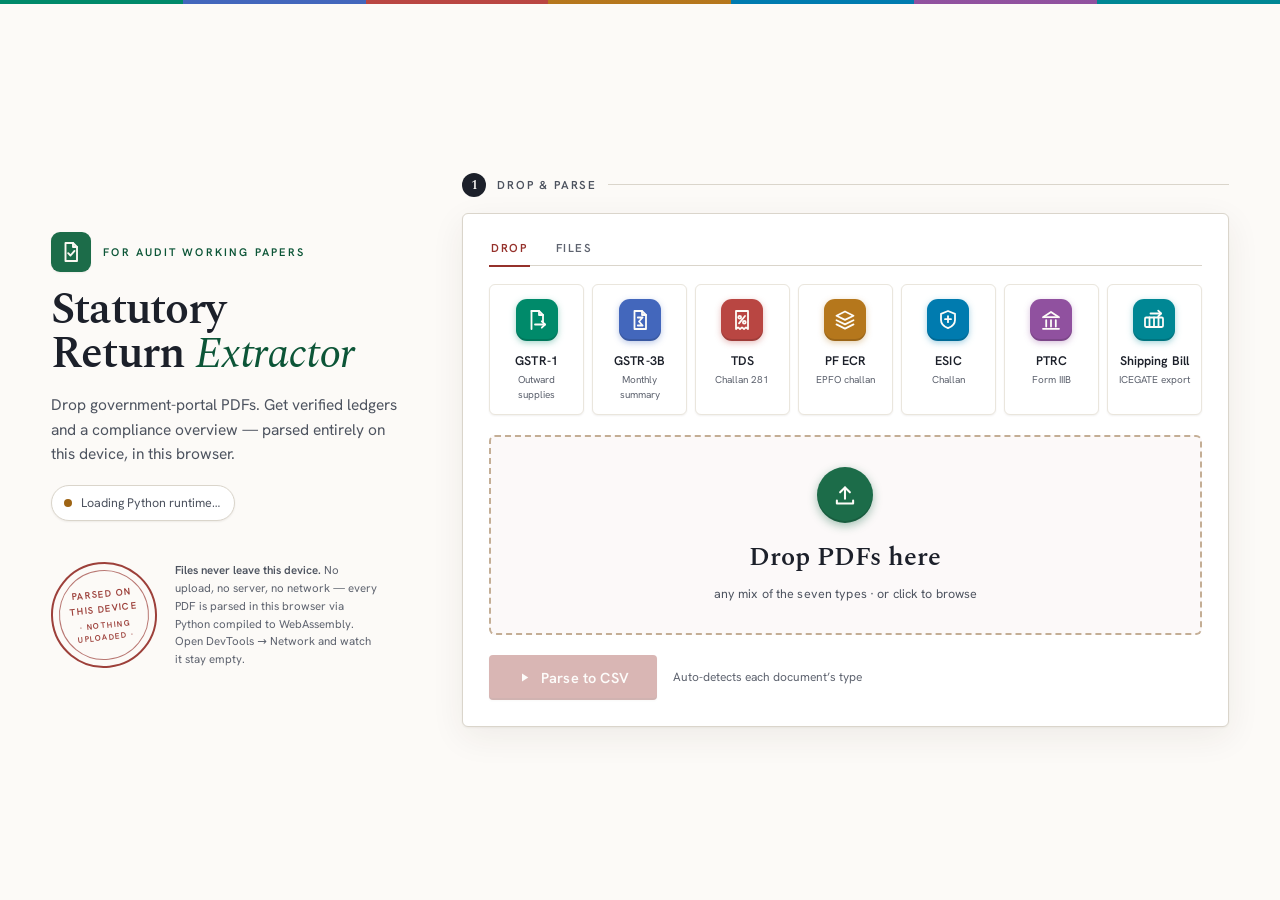
==== gstr_web/index.html @ 561dd41a "Tab the file list out of the main flow; put downloads first with a stamped zip - Workspace card gets" ====
<!DOCTYPE html>
<html lang="en">
<head>
<meta charset="UTF-8">
<meta name="viewport" content="width=device-width, initial-scale=1.0">
<title>Statutory Return Extractor</title>
<meta name="description" content="Parse GSTR-1, GSTR-3B, TDS, PF, ESIC, PTRC and ICEGATE Shipping Bill PDFs into clean, verified CSV ledgers, entirely in your browser.">
<link rel="stylesheet" href="themes/prime.css">
</head>
<body>

<!-- ===== Icon sprite: one duotone glyph per document type + UI glyphs ===== -->
<svg class="sprite" aria-hidden="true" width="0" height="0" style="position:absolute">
  <defs>
    <!-- brand mark: ledger page, verified -->
    <symbol id="i-logo" viewBox="0 0 24 24">
      <path d="M6.5 3h7.5l4 4v14h-11.5z"/>
      <path d="M14 3v4h4"/>
      <path d="M9.2 13.2l2.3 2.3 4-4.6"/>
    </symbol>
    <!-- GSTR-1: outward supplies -->
    <symbol id="i-gstr1" viewBox="0 0 24 24">
      <path d="M6.5 3h7.5l4 4v6.5"/>
      <path d="M14 3v4h4"/>
      <path d="M6.5 21V3"/>
      <path d="M10 16.5h10"/>
      <path d="M16.8 13.3l3.2 3.2-3.2 3.2"/>
    </symbol>
    <!-- GSTR-3B: summary (sigma) -->
    <symbol id="i-gstr3b" viewBox="0 0 24 24">
      <path d="M6.5 3h7.5l4 4v14h-11.5z"/>
      <path d="M14 3v4h4"/>
      <path d="M9.8 9.5h4.8l-3.6 4 3.6 4H9.8"/>
    </symbol>
    <!-- TDS: challan receipt, percent -->
    <symbol id="i-tds" viewBox="0 0 24 24">
      <path d="M6 3h12v18l-2-1.6-2 1.6-2-1.6-2 1.6-2-1.6-2 1.6z"/>
      <circle cx="9.7" cy="9.2" r="1.4"/>
      <circle cx="14.3" cy="14.2" r="1.4"/>
      <path d="M15 8l-6 7.4"/>
    </symbol>
    <!-- PF: accumulation layers -->
    <symbol id="i-pf" viewBox="0 0 24 24">
      <path d="M12 3.5l8.5 4.2L12 11.9 3.5 7.7z"/>
      <path d="M3.5 12.2l8.5 4.2 8.5-4.2"/>
      <path d="M3.5 16.4l8.5 4.2 8.5-4.2"/>
    </symbol>
    <!-- ESIC: care shield -->
    <symbol id="i-esic" viewBox="0 0 24 24">
      <path d="M12 3l7 2.8v6.1c0 4-2.9 6.6-7 8.3-4.1-1.7-7-4.3-7-8.3V5.8z"/>
      <path d="M12 8.2v6"/>
      <path d="M9 11.2h6"/>
    </symbol>
    <!-- PTRC: municipal treasury -->
    <symbol id="i-ptrc" viewBox="0 0 24 24">
      <path d="M4 9.2L12 4l8 5.2"/>
      <path d="M5.5 9.2h13"/>
      <path d="M7.2 12.2v6.3M12 12.2v6.3M16.8 12.2v6.3"/>
      <path d="M4 20.8h16"/>
    </symbol>
    <!-- Shipping Bill: export container -->
    <symbol id="i-sb" viewBox="0 0 24 24">
      <rect x="3" y="9.5" width="18" height="9.5" rx="1.2"/>
      <path d="M7.5 9.5V19M12 9.5V19M16.5 9.5V19"/>
      <path d="M8.5 5.5H19"/>
      <path d="M16.2 2.7L19 5.5l-2.8 2.8"/>
    </symbol>
    <!-- UI glyphs -->
    <symbol id="i-upload" viewBox="0 0 24 24">
      <path d="M12 15.5V5"/>
      <path d="M7.5 9.5L12 5l4.5 4.5"/>
      <path d="M4.5 17v2.8h15V17"/>
    </symbol>
    <symbol id="i-download" viewBox="0 0 24 24">
      <path d="M12 5v10.5"/>
      <path d="M7.5 11l4.5 4.5L16.5 11"/>
      <path d="M4.5 17v2.8h15V17"/>
    </symbol>
    <symbol id="i-csv" viewBox="0 0 24 24">
      <path d="M6.5 3h7.5l4 4v14h-11.5z"/>
      <path d="M14 3v4h4"/>
      <path d="M9.3 12h5.4M9.3 15.3h5.4M9.3 18.6h3"/>
    </symbol>
    <symbol id="i-play" viewBox="0 0 24 24">
      <path d="M8 5.5v13l10-6.5z"/>
    </symbol>
  </defs>
</svg>

<div class="edge" aria-hidden="true"></div>

<div class="wrap">

  <!-- ===== Hero: brand rail + workspace, sized to one screen ===== -->
  <div class="hero">

  <header class="mast">
    <div class="brand">
      <span class="mark"><svg viewBox="0 0 24 24"><use href="#i-logo"/></svg></span>
      <div class="eyebrow">For audit working papers</div>
    </div>
    <h1 class="title">Statutory Return <em>Extractor</em></h1>
    <p class="lede">Drop government-portal PDFs. Get verified ledgers and a compliance
    overview — parsed entirely on this device, in this browser.</p>
    <div class="statusbar">
      <span class="dot busy" id="dot"></span>
      <span id="statusText">Loading engine…</span>
    </div>
    <div class="rail-foot">
      <div class="stamp" aria-label="Guarantee: files never leave this device">
        <span class="stamp-in">Parsed on<br>this device<br><b>· nothing uploaded ·</b></span>
      </div>
      <p class="pledge"><b>Files never leave this device.</b> No upload, no server,
      no network — every PDF is parsed in this browser via Python compiled to
      WebAssembly. Open DevTools → Network and watch it stay empty.</p>
    </div>
  </header>

  <!-- ===== 01 Documents ===== -->
  <section class="sec sec-main" data-sec="documents">
    <div class="sec-head"><span class="sec-no">1</span><span class="sec-kicker">Drop &amp; parse</span></div>
    <div class="card drop-card">

      <div class="tabs" role="tablist" aria-label="Workspace">
        <button type="button" class="tab" id="tabDrop" role="tab" aria-selected="true" aria-controls="paneDrop">Drop</button>
        <button type="button" class="tab" id="tabFiles" role="tab" aria-selected="false" aria-controls="paneFiles" tabindex="-1">Files<span class="tab-n" id="tabFilesN"></span></button>
      </div>

      <div class="pane active" id="paneDrop" role="tabpanel" aria-labelledby="tabDrop">

      <ul class="types" aria-label="Document types handled">
        <li class="type t-gstr1"><span class="tplate"><svg viewBox="0 0 24 24"><use href="#i-gstr1"/></svg></span><b>GSTR-1</b><i>Outward supplies</i></li>
        <li class="type t-gstr3b"><span class="tplate"><svg viewBox="0 0 24 24"><use href="#i-gstr3b"/></svg></span><b>GSTR-3B</b><i>Monthly summary</i></li>
        <li class="type t-tds"><span class="tplate"><svg viewBox="0 0 24 24"><use href="#i-tds"/></svg></span><b>TDS</b><i>Challan 281</i></li>
        <li class="type t-pf"><span class="tplate"><svg viewBox="0 0 24 24"><use href="#i-pf"/></svg></span><b>PF ECR</b><i>EPFO challan</i></li>
        <li class="type t-esic"><span class="tplate"><svg viewBox="0 0 24 24"><use href="#i-esic"/></svg></span><b>ESIC</b><i>Challan</i></li>
        <li class="type t-ptrc"><span class="tplate"><svg viewBox="0 0 24 24"><use href="#i-ptrc"/></svg></span><b>PTRC</b><i>Form IIIB</i></li>
        <li class="type t-sb"><span class="tplate"><svg viewBox="0 0 24 24"><use href="#i-sb"/></svg></span><b>Shipping Bill</b><i>ICEGATE export</i></li>
      </ul>

      <div id="drop" class="drop" role="button" tabindex="0" aria-label="Drop PDFs here or press Enter to browse">
        <span class="drop-ic"><svg viewBox="0 0 24 24"><use href="#i-upload"/></svg></span>
        <div class="drop-big">Drop PDFs here</div>
        <div class="drop-small">any mix of the seven types · or click to browse</div>
        <input type="file" id="picker" accept="application/pdf" multiple hidden>
      </div>

      <div class="run-row">
        <button class="btn" id="run" disabled>
          <svg viewBox="0 0 24 24" aria-hidden="true"><use href="#i-play"/></svg>
          Parse to CSV
        </button>
        <span class="run-hint">Auto-detects each document’s type</span>
      </div>
      <div id="log" class="log"></div>

      </div><!-- /paneDrop -->

      <div class="pane" id="paneFiles" role="tabpanel" aria-labelledby="tabFiles" hidden>
        <div id="filesBar" class="files-bar"></div>
        <div id="fileChips" class="fchips"></div>
        <div id="files" class="files"></div>
        <p class="files-empty" id="filesEmpty">No documents yet — add PDFs from the Drop tab.</p>
      </div>

    </div>
  </section>

  </div><!-- /hero -->

  <!-- ===== 02 Download (results) ===== -->
  <section class="sec" data-sec="ledgers" id="resultsPanel" style="display:none">
    <div class="sec-head"><span class="sec-no">2</span><span class="sec-kicker">Download</span></div>
    <div class="card results-card"><div id="results" class="results"></div></div>
  </section>

  <!-- ===== 03 Overview (dashboard) ===== -->
  <section class="sec" data-sec="overview" id="dashPanel" style="display:none">
    <div class="sec-head"><span class="sec-no">3</span><span class="sec-kicker">Overview</span></div>
    <div class="card">
      <div id="kpis" class="kpis"></div>
      <div id="dashTable" class="tbl-wrap"></div>
    </div>
  </section>

  <!-- ===== 04 Records ===== -->
  <section class="sec" data-sec="records" id="recPanel" style="display:none">
    <div class="sec-head">
      <span class="sec-no">4</span><span class="sec-kicker">Records</span>
      <span class="count" id="recCount" aria-live="polite"></span>
      <label class="flagtoggle"><input type="checkbox" id="flaggedOnly"> Flagged only</label>
    </div>
    <div class="card">
      <div id="badFiles"></div>
      <div id="recTable" class="tbl-wrap tall"></div>
    </div>
  </section>

</div>

<script src="./pyodide/pyodide.js"></script>
<script src="app.js"></script>
</body>
</html>
---- gstr_web/themes/prime.css ----
/* ============================================================
   REGISTRY — the visual language of Indian statutory paper,
   modernised. Warm ledger stock, blue-black ink, register
   green, and the seal-maroon of a rubber stamp. One duotone
   glyph per document type. Spectral (financial serif) for
   display, Hanken Grotesk for data.
   ============================================================ */

@font-face { font-family:'Spectral'; src:url('../fonts/Spectral-400-normal-latin.woff2') format('woff2'); font-weight:400; font-style:normal; font-display:swap; }
@font-face { font-family:'Spectral'; src:url('../fonts/Spectral-500-normal-latin.woff2') format('woff2'); font-weight:500; font-style:normal; font-display:swap; }
@font-face { font-family:'Spectral'; src:url('../fonts/Spectral-600-normal-latin.woff2') format('woff2'); font-weight:600; font-style:normal; font-display:swap; }
@font-face { font-family:'Spectral'; src:url('../fonts/Spectral-700-normal-latin.woff2') format('woff2'); font-weight:700; font-style:normal; font-display:swap; }
@font-face { font-family:'Spectral'; src:url('../fonts/Spectral-400-italic-latin.woff2') format('woff2'); font-weight:400; font-style:italic; font-display:swap; }
@font-face { font-family:'Spectral'; src:url('../fonts/Spectral-300-italic-latin.woff2') format('woff2'); font-weight:300; font-style:italic; font-display:swap; }
@font-face { font-family:'Hanken Grotesk'; src:url('../fonts/HankenGrotesk-400-normal-latin.woff2') format('woff2'); font-weight:400; font-style:normal; font-display:swap; }
@font-face { font-family:'Hanken Grotesk'; src:url('../fonts/HankenGrotesk-500-normal-latin.woff2') format('woff2'); font-weight:500; font-style:normal; font-display:swap; }
@font-face { font-family:'Hanken Grotesk'; src:url('../fonts/HankenGrotesk-600-normal-latin.woff2') format('woff2'); font-weight:600; font-style:normal; font-display:swap; }

:root {
  /* clean sheet with the faintest warm cast */
  --bg:        oklch(0.986 0.005 90);
  --bg-deep:   oklch(0.970 0.008 88);
  --panel:     oklch(1 0 0);                     /* pure white card */
  --panel-2:   oklch(0.972 0.007 88);            /* zebra / hover */
  --sink:      oklch(0.978 0.006 90);            /* inset wells */
  /* ink ramp — warm blue-black, like fountain-pen ink on cream */
  --ink:       oklch(0.245 0.020 265);
  --ink-soft:  oklch(0.44 0.022 265);
  --ink-faint: oklch(0.50 0.020 265);
  /* register green: approvals, ok, the brand's quiet base */
  --green:     oklch(0.475 0.095 160);
  --green-2:   oklch(0.40 0.085 160);
  /* seal maroon: the stamp, the primary action */
  --seal:      oklch(0.46 0.135 27);
  --seal-2:    oklch(0.39 0.125 27);
  /* status */
  --ok:        var(--green);
  --amber:     oklch(0.555 0.115 68);
  --red:       oklch(0.505 0.155 26);
  /* document-type hues — deep (text/strokes) + saturated (filled plates) */
  --t-gstr1:   oklch(0.46 0.095 170);  --s-gstr1:  oklch(0.56 0.115 170);
  --t-gstr3b:  oklch(0.46 0.100 265);  --s-gstr3b: oklch(0.53 0.140 265);
  --t-tds:     oklch(0.47 0.115 25);   --s-tds:    oklch(0.55 0.150 25);
  --t-pf:      oklch(0.50 0.100 70);   --s-pf:     oklch(0.62 0.125 70);
  --t-esic:    oklch(0.47 0.100 235);  --s-esic:   oklch(0.55 0.125 235);
  --t-ptrc:    oklch(0.46 0.100 320);  --s-ptrc:   oklch(0.54 0.135 320);
  --t-sb:      oklch(0.46 0.095 205);  --s-sb:     oklch(0.56 0.115 205);
  /* structure */
  --rule:      oklch(0.875 0.015 85);
  --rule-soft: oklch(0.925 0.012 85);
  --shadow:    0 1px 2px oklch(0.30 0.03 80 / .05), 0 10px 34px oklch(0.30 0.03 80 / .07);
  --shadow-sm: 0 1px 2px oklch(0.30 0.03 80 / .07);
  --radius:    6px;
  --radius-sm: 4px;
  --maxw:      1380px;
  --ease:      cubic-bezier(.22,.61,.36,1);
  --font-display:'Spectral', Georgia, serif;
  --font-body:  'Hanken Grotesk', system-ui, -apple-system, sans-serif;
}

* { box-sizing: border-box; }
html { -webkit-text-size-adjust: 100%; }
body {
  margin: 0;
  background: var(--bg);
  color: var(--ink);
  font-family: var(--font-body);
  font-size: 14px;
  line-height: 1.55;
  -webkit-font-smoothing: antialiased;
  text-rendering: optimizeLegibility;
}

/* file-folder edge: the seven type hues, always present, top of page */
.edge {
  position: fixed; inset: 0 0 auto 0; height: 4px; z-index: 10;
  background: linear-gradient(90deg,
    var(--s-gstr1) 0 14.28%, var(--s-gstr3b) 0 28.57%, var(--s-tds) 0 42.85%,
    var(--s-pf) 0 57.14%, var(--s-esic) 0 71.42%, var(--s-ptrc) 0 85.71%, var(--s-sb) 0 100%);
}

.wrap { max-width: var(--maxw); margin: 0 auto; padding: 0 clamp(20px, 4vw, 56px); }
/* bottom breathing room only once the post-run sections exist */
#recPanel { margin-bottom: 40px; }

/* ---- Hero: brand rail + workspace, exactly one screen on desktop ---- */
.hero {
  display: grid;
  grid-template-columns: minmax(320px, 30%) 1fr;
  gap: clamp(28px, 4.5vw, 72px);
  align-items: center;
  min-height: 100vh;
  min-height: 100dvh;
  padding: 20px 0;
}

/* ---- Masthead / brand rail ---- */
.mast { display: flex; flex-direction: column; align-items: flex-start; }
.brand { display: flex; align-items: center; gap: 12px; margin-bottom: 16px; }
.mark {
  width: 40px; height: 40px; flex: none; display: grid; place-items: center;
  background: var(--green); border-radius: 9px; box-shadow: var(--shadow-sm);
}
.mark svg { width: 24px; height: 24px; fill: none; stroke: oklch(0.98 0.01 90); stroke-width: 1.9; stroke-linecap: round; stroke-linejoin: round; }
.eyebrow {
  font-size: 11px; font-weight: 600; letter-spacing: .2em; text-transform: uppercase;
  color: var(--green-2);
}
.title {
  font-family: var(--font-display); font-weight: 600; font-size: clamp(34px, 3.4vw, 52px);
  line-height: 1.02; letter-spacing: -.02em; margin: 0; color: var(--ink); text-wrap: balance;
}
.title em { font-style: italic; font-weight: 400; color: var(--green-2); }
.lede {
  max-width: 42ch; margin: 16px 0 0; font-size: 15.5px; line-height: 1.6;
  color: var(--ink-soft); text-wrap: pretty;
}
.statusbar {
  display: inline-flex; align-items: center; gap: 9px; margin-top: 18px;
  font-size: 12.5px; color: var(--ink-soft);
  padding: 7px 14px 7px 12px; background: var(--panel); border: 1px solid var(--rule);
  border-radius: 100px; box-shadow: var(--shadow-sm);
}
.dot { width: 8px; height: 8px; border-radius: 50%; background: var(--ink-faint); flex: none; }
.dot.busy { background: var(--amber); animation: pulse 1.4s var(--ease) infinite; }
.dot.ok  { background: var(--ok); }
.dot.err { background: var(--red); }
@keyframes pulse { 0%,100%{ opacity:1 } 50%{ opacity:.35 } }

/* rail foot: stamp + pledge, the offline promise */
.rail-foot {
  display: flex; align-items: center; gap: 18px; margin-top: clamp(24px, 4.5vh, 56px);
}
.stamp {
  position: relative; flex: none; width: 106px; height: 106px; border-radius: 50%;
  border: 2.5px double var(--seal); color: var(--seal);
  display: grid; place-items: center; text-align: center;
  transform: rotate(-6deg);
  animation: thump .5s var(--ease) both .3s;
  opacity: .92;
}
.stamp::before {
  content: ""; position: absolute; inset: 6px; border: 1px solid var(--seal);
  border-radius: 50%; opacity: .7;
}
.stamp-in {
  font-size: 9.5px; font-weight: 600; letter-spacing: .13em; text-transform: uppercase;
  line-height: 1.5; padding: 8px;
}
.stamp-in b { display: block; margin-top: 3px; font-size: 8px; letter-spacing: .16em; }
@keyframes thump {
  from { transform: rotate(-6deg) scale(1.35); opacity: 0; }
  to   { transform: rotate(-6deg) scale(1);    opacity: .92; }
}
.pledge { margin: 0; font-size: 11.5px; line-height: 1.55; color: var(--ink-faint); max-width: 34ch; }
.pledge b { color: var(--ink-soft); font-weight: 600; }

/* ---- Sections ---- */
.sec { margin-top: 34px; }
.sec-main { margin-top: 0; align-self: stretch; display: flex; flex-direction: column; justify-content: center; }
.sec-head { display: flex; align-items: center; gap: 11px; margin-bottom: 16px; }
.sec-no {
  width: 24px; height: 24px; flex: none; display: grid; place-items: center;
  background: var(--ink); color: var(--bg); border-radius: 50%;
  font-family: var(--font-display); font-size: 13px; font-weight: 600;
}
.sec-kicker {
  font-size: 11.5px; font-weight: 600; letter-spacing: .16em;
  text-transform: uppercase; color: var(--ink-soft);
}
.sec-head::after { content: ""; flex: 1; height: 1px; background: var(--rule); }

/* ---- Card ---- */
.card {
  background: var(--panel); border: 1px solid var(--rule); border-radius: var(--radius);
  padding: 26px; box-shadow: var(--shadow);
}
.drop-card { display: flex; flex-direction: column; }

/* ---- Workspace tabs: Drop | Files ---- */
.tabs { display: flex; gap: 24px; margin: -6px 0 18px; border-bottom: 1.5px solid var(--rule); }
.tab {
  appearance: none; background: none; border: none; cursor: pointer;
  padding: 6px 2px 10px; margin-bottom: -1.5px;
  font-family: var(--font-body); font-size: 11.5px; font-weight: 600; letter-spacing: .14em;
  text-transform: uppercase; color: var(--ink-faint);
  border-bottom: 2px solid transparent;
  transition: color .15s var(--ease), border-color .15s var(--ease);
}
.tab:hover { color: var(--ink-soft); }
.tab[aria-selected="true"] { color: var(--seal); border-bottom-color: var(--seal); }
.tab:focus-visible { outline: 2px solid var(--green); outline-offset: 2px; }
.tab-n {
  display: inline-block; margin-left: 7px; padding: 1px 8px; border-radius: 100px;
  font-size: 10px; font-variant-numeric: tabular-nums; letter-spacing: .02em;
  color: var(--seal); background: color-mix(in oklch, var(--seal) 10%, var(--panel));
  border: 1px solid color-mix(in oklch, var(--seal) 28%, var(--panel));
}
.tab-n:empty { display: none; }
.tab-n.tick { animation: tick .35s var(--ease); }
@keyframes tick { 40% { transform: scale(1.22); } }
.pane { display: none; }
.pane.active { display: flex; flex-direction: column; flex: 1; }

/* ---- Document-type tile grid: the identity ---- */
.types {
  display: grid; grid-template-columns: repeat(7, 1fr); gap: 8px;
  list-style: none; margin: 0 0 20px; padding: 0;
}
.type {
  --t: var(--ink); --s: var(--ink);
  display: flex; flex-direction: column; align-items: center; text-align: center; gap: 1px;
  padding: 14px 8px 11px; border-radius: var(--radius);
  background: var(--panel);
  border: 1px solid var(--rule-soft);
  box-shadow: var(--shadow-sm);
  transition: transform .16s var(--ease), box-shadow .16s var(--ease), border-color .16s var(--ease);
  animation: rise .45s var(--ease) both;
}
.type:hover { transform: translateY(-2px); box-shadow: var(--shadow); border-color: color-mix(in oklch, var(--s) 35%, var(--panel)); }
.type:nth-child(1) { animation-delay: .03s } .type:nth-child(2) { animation-delay: .06s }
.type:nth-child(3) { animation-delay: .09s } .type:nth-child(4) { animation-delay: .12s }
.type:nth-child(5) { animation-delay: .15s } .type:nth-child(6) { animation-delay: .18s }
.type:nth-child(7) { animation-delay: .21s }
/* filled icon plate — the saturated identity block */
.tplate {
  width: 42px; height: 42px; margin-bottom: 9px; flex: none;
  display: grid; place-items: center; border-radius: 11px;
  background: var(--s);
  box-shadow: inset 0 -2px 0 oklch(0 0 0 / .14), 0 2px 6px color-mix(in oklch, var(--s) 35%, transparent);
}
.tplate svg {
  width: 24px; height: 24px;
  fill: none; stroke: oklch(0.99 0.005 90); stroke-width: 1.8; stroke-linecap: round; stroke-linejoin: round;
}
.type b { font-size: 12.5px; font-weight: 600; color: var(--ink); letter-spacing: .01em; }
.type i { font-style: normal; font-size: 10px; color: var(--ink-faint); }
.t-gstr1  { --t: var(--t-gstr1); --s: var(--s-gstr1) }
.t-gstr3b { --t: var(--t-gstr3b); --s: var(--s-gstr3b) }
.t-tds    { --t: var(--t-tds); --s: var(--s-tds) }
.t-pf     { --t: var(--t-pf); --s: var(--s-pf) }
.t-esic   { --t: var(--t-esic); --s: var(--s-esic) }
.t-ptrc   { --t: var(--t-ptrc); --s: var(--s-ptrc) }
.t-sb     { --t: var(--t-sb); --s: var(--s-sb) }
@media (max-width: 880px) {
  .types { display: flex; flex-wrap: wrap; }
  .type { flex-direction: row; text-align: left; padding: 8px 14px 8px 8px; gap: 9px; }
  .tplate { width: 32px; height: 32px; margin: 0; border-radius: 8px; }
  .tplate svg { width: 18px; height: 18px; }
  .type i { display: none; }
}

/* ---- Drop zone: the hero ---- */
.drop {
  position: relative; flex: 1; min-height: 200px;
  display: flex; flex-direction: column; align-items: center; justify-content: center;
  border: 2px dashed color-mix(in oklch, var(--green) 45%, var(--panel));
  border-radius: var(--radius);
  background: color-mix(in oklch, var(--green) 3%, var(--panel));
  padding: 30px 24px; text-align: center; cursor: pointer;
  transition: border-color .18s var(--ease), background .18s var(--ease), transform .18s var(--ease);
}
.drop:hover, .drop.over { border-color: var(--green); background: color-mix(in oklch, var(--green) 7%, var(--panel)); }
.drop.over { transform: scale(1.004); }
.drop:focus-visible { outline: 2px solid var(--green); outline-offset: 3px; }
.drop-ic {
  width: 56px; height: 56px; margin: 0 auto 14px; display: grid; place-items: center;
  background: var(--green); border-radius: 50%;
  box-shadow: inset 0 -2px 0 oklch(0 0 0 / .15), 0 3px 10px color-mix(in oklch, var(--green) 40%, transparent);
  transition: transform .18s var(--ease);
}
.drop:hover .drop-ic, .drop.over .drop-ic { transform: translateY(-2px); }
.drop-ic svg { width: 26px; height: 26px; fill: none; stroke: oklch(0.99 0.005 90); stroke-width: 1.9; stroke-linecap: round; stroke-linejoin: round; }
.drop-big { font-family: var(--font-display); font-size: 26px; font-weight: 600; color: var(--ink); }
.drop-small { margin-top: 7px; font-size: 12.5px; color: var(--ink-soft); letter-spacing: .01em; }
/* once files are picked the ceremony is over: collapse to a slim strip */
.has-files .drop {
  flex: none; min-height: 0; flex-direction: row; justify-content: flex-start;
  gap: 14px; padding: 13px 18px; text-align: left;
}
.has-files .drop-ic { width: 36px; height: 36px; margin: 0; }
.has-files .drop-ic svg { width: 18px; height: 18px; }
.has-files .drop-big { font-family: var(--font-body); font-size: 14px; font-weight: 600; }
.has-files .drop-small { margin: 0 0 0 auto; }

/* ---- Picked files (Files tab) ---- */
.files-bar {
  display: flex; justify-content: space-between; align-items: baseline; gap: 12px;
  margin-top: 2px;
}
.files-bar:empty { display: none; }
/* aggregate per-type chips: "58 TDS · 4 review" at a glance */
.fchips { display: flex; flex-wrap: wrap; gap: 6px; margin-top: 12px; }
.fchips:empty { display: none; }
.fchip {
  display: inline-flex; align-items: center; gap: 5px;
  font-size: 10.5px; font-weight: 600; letter-spacing: .05em; text-transform: uppercase;
  padding: 3px 10px; border-radius: 100px;
  color: var(--t, var(--ink-soft));
  background: color-mix(in oklch, var(--s, var(--ink-faint)) 10%, var(--panel));
  border: 1px solid color-mix(in oklch, var(--s, var(--ink-faint)) 30%, var(--panel));
  font-variant-numeric: tabular-nums;
}
.fchip.review { --t: var(--amber); --s: var(--amber); }
.fchip.err    { --t: var(--red);   --s: var(--red); }
.files-empty { margin: 22px 0; font-size: 13px; color: var(--ink-faint); text-align: center; }
.files-empty.hide { display: none; }
.files-n { font-size: 12px; color: var(--ink-faint); font-variant-numeric: tabular-nums; }
.clear-all {
  appearance: none; background: none; border: none; padding: 0; cursor: pointer;
  font-family: var(--font-body); font-size: 11px; font-weight: 600; letter-spacing: .06em;
  text-transform: uppercase; color: var(--ink-soft); text-decoration: underline;
  text-underline-offset: 3px; text-decoration-color: var(--rule);
}
.clear-all:hover { color: var(--red); text-decoration-color: currentColor; }
.clear-all:focus-visible { outline: 2px solid var(--green); outline-offset: 2px; }
.files {
  display: flex; flex-direction: column; gap: 1px; margin-top: 12px;
  max-height: 300px; overflow-y: auto; overscroll-behavior: contain;
  padding-right: 2px;
}
.files:empty { display: none; }
.f {
  display: flex; align-items: center; gap: 12px;
  padding: 8px 12px; background: var(--panel-2); border: 1px solid var(--rule-soft);
  border-radius: var(--radius-sm); font-size: 13px;
}
.f .nm { flex: 1; overflow: hidden; text-overflow: ellipsis; white-space: nowrap; }
.f .sz { color: var(--ink-faint); font-variant-numeric: tabular-nums; flex: none; }
.f .rm {
  appearance: none; flex: none; cursor: pointer; background: none; border: none;
  width: 22px; height: 22px; line-height: 1; border-radius: var(--radius-sm);
  color: var(--ink-faint); font-size: 15px; padding: 0;
  transition: color .15s var(--ease), background .15s var(--ease);
}
.f .rm:hover { color: var(--red); background: var(--sink); }
.f .rm:focus-visible { outline: 2px solid var(--green); outline-offset: 1px; }
/* detected-type badge: glyph in its hue, filled after a run */
.ftag {
  flex: none; display: inline-flex; align-items: center; gap: 6px;
  font-size: 10px; font-weight: 600; letter-spacing: .07em; text-transform: uppercase;
  padding: 3px 9px 3px 5px; border-radius: 100px;
  color: var(--t, var(--ink-faint));
  background: color-mix(in oklch, var(--s, var(--ink-faint)) 10%, var(--panel));
  border: 1px solid color-mix(in oklch, var(--s, var(--ink-faint)) 32%, var(--panel));
}
.ftag svg { width: 13px; height: 13px; fill: none; stroke: var(--s, var(--ink-faint)); stroke-width: 2; stroke-linecap: round; stroke-linejoin: round; }
.ftag.err { --t: var(--red); --s: var(--red); }

/* ---- Run row + log ---- */
.run-row { display: flex; align-items: center; gap: 16px; margin-top: 20px; }
.btn {
  appearance: none; cursor: pointer; border: none;
  display: inline-flex; align-items: center; gap: 9px;
  background: var(--seal); color: oklch(0.98 0.008 85);
  font-family: var(--font-body); font-weight: 600;
  font-size: 14.5px; letter-spacing: .01em; padding: 13px 28px; border-radius: var(--radius-sm);
  box-shadow: var(--shadow-sm), inset 0 -2px 0 oklch(0 0 0 / .18);
  transition: transform .15s var(--ease), background .18s var(--ease), box-shadow .18s var(--ease);
}
.btn svg { width: 15px; height: 15px; fill: currentColor; stroke: none; }
.btn:hover:not(:disabled) { background: var(--seal-2); transform: translateY(-1px); box-shadow: var(--shadow), inset 0 -2px 0 oklch(0 0 0 / .18); }
.btn:active:not(:disabled) { transform: translateY(0); }
.btn:focus-visible { outline: 2px solid var(--seal); outline-offset: 3px; }
.btn:disabled { opacity: .35; cursor: not-allowed; }
.run-hint { font-size: 12px; color: var(--ink-faint); }
.log {
  display: none; font-family: ui-monospace, 'Cascadia Code', Menlo, monospace; font-size: 12px;
  line-height: 1.7; color: var(--ink-soft); background: var(--sink); border: 1px solid var(--rule-soft);
  border-radius: var(--radius-sm); padding: 12px 14px; margin-top: 14px;
  max-height: 132px; overflow: auto; white-space: pre-wrap;
}
.log.show { display: block; }

/* ---- KPI row ---- */
.kpis {
  display: grid; grid-template-columns: repeat(auto-fit, minmax(120px, 1fr)); gap: 1px;
  background: var(--rule); border: 1px solid var(--rule); border-radius: var(--radius-sm);
  overflow: hidden; margin-bottom: 24px;
}
.kpi { background: var(--panel); padding: 20px 18px; }
.kpi-v { font-family: var(--font-display); font-size: 34px; font-weight: 600; line-height: 1; letter-spacing: -.02em; font-variant-numeric: tabular-nums; }
.kpi-l { margin-top: 10px; font-size: 10.5px; font-weight: 600; letter-spacing: .12em; text-transform: uppercase; color: var(--ink-faint); }
.kpi.ok .kpi-v { color: var(--ok); }
.kpi.review .kpi-v { color: var(--amber); }
.kpi.error .kpi-v { color: var(--red); }
.kpi.clickable { cursor: pointer; transition: background .15s var(--ease); }
.kpi.clickable:hover { background: var(--panel-2); }
.kpi.clickable:focus-visible { outline: 2px solid var(--green); outline-offset: -2px; }

/* ---- Tables ---- */
.tbl-wrap { overflow-x: auto; }
.tbl-wrap.tall { max-height: 62vh; overflow-y: auto; }
.tbl-wrap.tall thead th { position: sticky; top: 0; background: var(--panel); z-index: 1; }
.tbl { width: 100%; border-collapse: collapse; font-size: 13px; }
.tbl th {
  text-align: left; font-size: 10.5px; font-weight: 600; letter-spacing: .1em; text-transform: uppercase;
  color: var(--ink-faint); padding: 10px 12px; border-bottom: 1.5px solid var(--ink); white-space: nowrap;
}
.tbl td { padding: 10px 12px; border-bottom: 1px solid var(--rule-soft); white-space: nowrap; color: var(--ink); }
.tbl tbody tr:last-child td { border-bottom: none; }
.tbl tbody tr:hover { background: var(--panel-2); }
.tbl td.num { text-align: right; font-variant-numeric: tabular-nums; }
.tbl td.rev { color: var(--amber); font-weight: 600; }
.tbl td.err { color: var(--red); font-weight: 600; }
.tbl .flags { color: var(--ink-soft); font-size: 12px; white-space: normal; }
.tbl .ell { max-width: 180px; overflow: hidden; text-overflow: ellipsis; }
.tbl .src { color: var(--ink-faint); }
.tbl .ref { max-width: 130px; font-variant-numeric: tabular-nums; color: var(--ink-soft); }
/* mini type glyph inside Return cells */
.tcell { display: inline-flex; align-items: center; gap: 7px; }
.tcell svg { width: 15px; height: 15px; flex: none; fill: none; stroke: var(--s, var(--ink-soft)); stroke-width: 1.9; stroke-linecap: round; stroke-linejoin: round; }

/* ---- Status pills ---- */
.pill {
  display: inline-block; padding: 2px 9px; font-size: 10.5px; font-weight: 600; letter-spacing: .04em;
  border-radius: 100px; border: 1px solid currentColor; color: var(--ink-faint);
}
.pill.ok     { color: var(--ok);    background: color-mix(in oklch, var(--ok) 9%, var(--panel)); }
.pill.review { color: var(--amber); background: color-mix(in oklch, var(--amber) 12%, var(--panel)); }
.pill.error  { color: var(--red);   background: color-mix(in oklch, var(--red) 9%, var(--panel)); }

/* ---- Records count ---- */
.count { font-size: 11.5px; color: var(--ink-faint); font-variant-numeric: tabular-nums; white-space: nowrap; }

/* ---- Unreadable files ---- */
#badFiles:not(:empty) { margin-bottom: 18px; }
.bad-head {
  font-size: 10.5px; font-weight: 600; letter-spacing: .1em; text-transform: uppercase;
  color: var(--ink-faint); padding-bottom: 8px; border-bottom: 1.5px solid var(--rule);
}
.bad {
  display: flex; align-items: baseline; gap: 12px; padding: 9px 0;
  border-bottom: 1px solid var(--rule-soft); font-size: 12.5px;
}
.bad .pill { flex: none; }
.bad-nm { flex: none; max-width: 220px; overflow: hidden; text-overflow: ellipsis; white-space: nowrap; }
.bad-why { color: var(--ink-soft); }

/* ---- Flagged-only toggle ---- */
.flagtoggle {
  margin-left: auto; display: inline-flex; align-items: center; gap: 7px; cursor: pointer;
  font-size: 11px; font-weight: 600; letter-spacing: .04em; text-transform: uppercase; color: var(--ink-soft);
  user-select: none;
}
.flagtoggle input { accent-color: var(--green); cursor: pointer; }

/* ---- Downloads ---- */
.results-card { padding: 0; }
.results { display: none; flex-direction: column; }
.results.show { display: flex; }
.dl {
  display: flex; align-items: center; gap: 16px;
  padding: 16px 22px; border-bottom: 1px solid var(--rule-soft);
}
.dl:last-child { border-bottom: none; }
.dl-ic {
  width: 38px; height: 38px; flex: none; display: grid; place-items: center;
  background: var(--sink); border: 1px solid var(--rule-soft); border-radius: var(--radius-sm);
}
.dl-ic svg { width: 20px; height: 20px; fill: none; stroke: var(--green-2); stroke-width: 1.7; stroke-linecap: round; stroke-linejoin: round; }
.dl .n { flex: 1; font-family: var(--font-display); font-size: 16px; font-weight: 500; color: var(--ink); }
.dl .n .s { display: block; margin-top: 3px; font-family: var(--font-body); font-size: 11.5px; font-weight: 400; color: var(--ink-faint); letter-spacing: 0; }
.dl a {
  flex: none; text-decoration: none; font-size: 12.5px; font-weight: 600; color: var(--green-2);
  border: 1px solid var(--rule); border-radius: var(--radius-sm); padding: 8px 16px;
  transition: border-color .16s var(--ease), color .16s var(--ease), background .16s var(--ease);
}
.dl a:hover { border-color: var(--green); color: var(--green); background: var(--panel-2); }
.dl a:focus-visible { outline: 2px solid var(--green); outline-offset: 2px; }
/* everything-in-one-zip row sits on top, visually primary */
.dl-all { background: color-mix(in oklch, var(--green) 5%, var(--panel)); border-bottom: 1px solid var(--rule); }
.dl-all .dl-ic { background: var(--green); border-color: var(--green); }
.dl-all .dl-ic svg { stroke: oklch(0.99 0.005 90); }
.dl-all .btn {
  padding: 10px 20px; font-size: 13px;
  color: oklch(0.98 0.008 85); border: none;
}
.dl-all .btn:hover { color: oklch(0.98 0.008 85); border-color: transparent; background: var(--seal-2); }
.dl-all .btn svg { fill: none; stroke: currentColor; stroke-width: 1.9; stroke-linecap: round; stroke-linejoin: round; }

/* ---- Reveal on state change ---- */
#dashPanel, #recPanel, #resultsPanel { animation: rise .4s var(--ease) both; }
@keyframes rise { from { opacity: 0; transform: translateY(8px); } to { opacity: 1; transform: none; } }

/* ---- Responsive ---- */
@media (max-width: 1020px) {
  .hero { grid-template-columns: 1fr; min-height: 0; gap: 26px; padding-top: 30px; }
  .mast { align-items: flex-start; }
  .lede { max-width: 60ch; }
  .rail-foot { margin-top: 18px; }
  .sec-main { justify-content: flex-start; }
  .drop { min-height: 170px; }
}
@media (max-width: 560px) {
  .card { padding: 18px; }
  .has-files .drop { flex-wrap: wrap; }
  .has-files .drop-small { margin: 0; flex-basis: 100%; }
  .dl-all { flex-wrap: wrap; }
  .run-row { flex-direction: column; align-items: stretch; }
  .btn { justify-content: center; }
  .rail-foot { gap: 14px; }
  .stamp { width: 92px; height: 92px; }
}
/* short laptop screens: shave vertical chrome so the hero still fits */
@media (min-width: 1021px) and (max-height: 820px) {
  .title { font-size: clamp(30px, 3vw, 42px); }
  .lede { margin-top: 12px; font-size: 14.5px; }
  .rail-foot { margin-top: 20px; }
  .stamp { width: 92px; height: 92px; }
  .type { padding: 10px 8px 8px; }
  .tplate { width: 36px; height: 36px; margin-bottom: 7px; }
  .tplate svg { width: 20px; height: 20px; }
  .drop { min-height: 150px; }
  .drop-ic { width: 46px; height: 46px; margin-bottom: 10px; }
  .drop-big { font-size: 22px; }
  .hero { padding: 14px 0; }
  .files { max-height: 200px; }
}
@media (prefers-reduced-motion: reduce) {
  * { animation: none !important; transition: none !important; }
  .stamp { opacity: .92; }
}
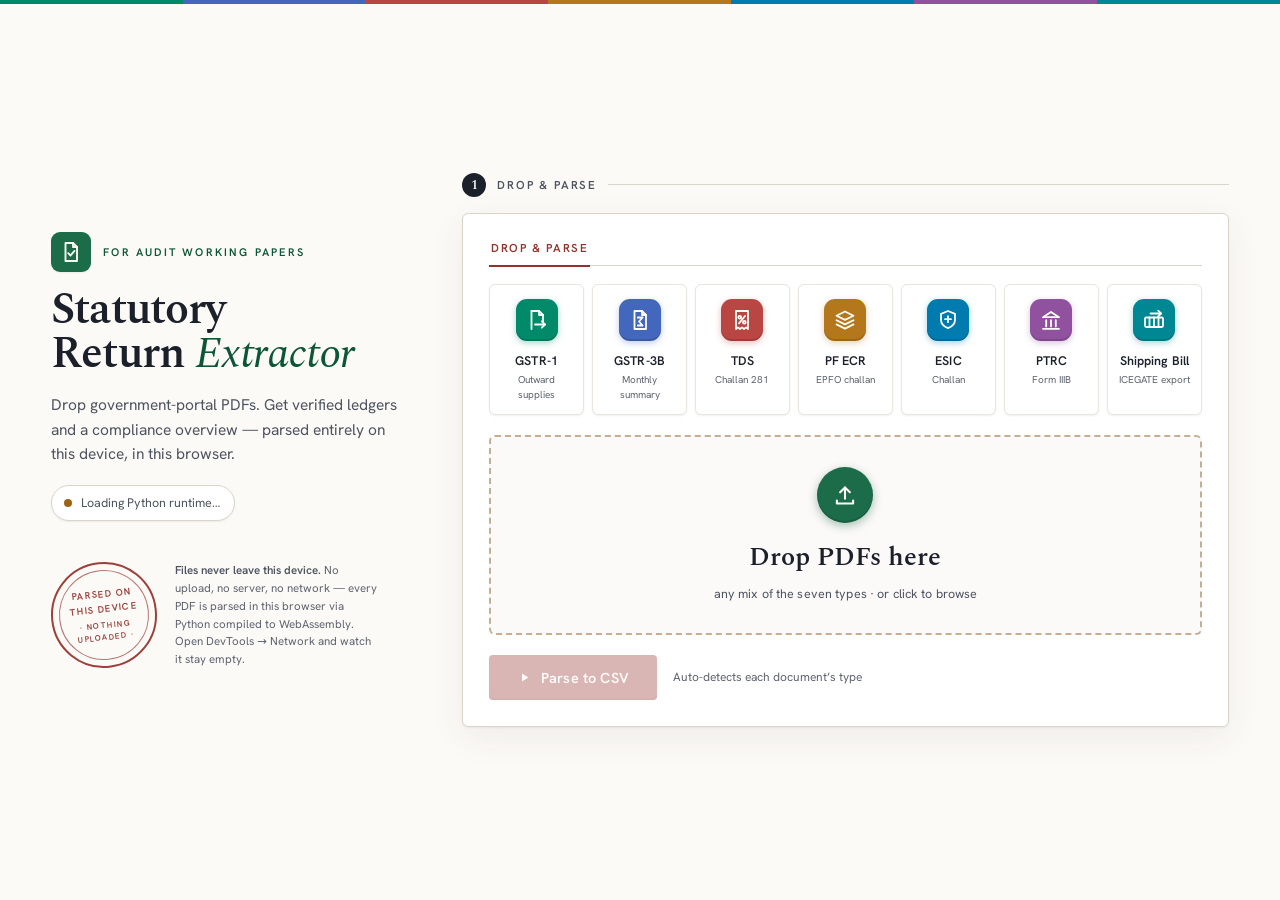
==== commit a9a1700b: "Rework tabs: drop + files stay together, Results tab appears after parsing - Drop & parse pane keeps" ====
--- a/gstr_web/index.html
+++ b/gstr_web/index.html
@@ -122,8 +122,8 @@
     <div class="card drop-card">
 
       <div class="tabs" role="tablist" aria-label="Workspace">
-        <button type="button" class="tab" id="tabDrop" role="tab" aria-selected="true" aria-controls="paneDrop">Drop</button>
-        <button type="button" class="tab" id="tabFiles" role="tab" aria-selected="false" aria-controls="paneFiles" tabindex="-1">Files<span class="tab-n" id="tabFilesN"></span></button>
+        <button type="button" class="tab" id="tabDrop" role="tab" aria-selected="true" aria-controls="paneDrop">Drop &amp; parse</button>
+        <button type="button" class="tab" id="tabResults" role="tab" aria-selected="false" aria-controls="paneResults" tabindex="-1" hidden>Results<span class="tab-n" id="tabResultsN"></span></button>
       </div>
 
       <div class="pane active" id="paneDrop" role="tabpanel" aria-labelledby="tabDrop">
@@ -145,6 +145,10 @@
         <input type="file" id="picker" accept="application/pdf" multiple hidden>
       </div>
 
+      <div id="filesBar" class="files-bar"></div>
+      <div id="fileChips" class="fchips"></div>
+      <div id="files" class="files"></div>
+
       <div class="run-row">
         <button class="btn" id="run" disabled>
           <svg viewBox="0 0 24 24" aria-hidden="true"><use href="#i-play"/></svg>
@@ -156,45 +160,34 @@
 
       </div><!-- /paneDrop -->
 
-      <div class="pane" id="paneFiles" role="tabpanel" aria-labelledby="tabFiles" hidden>
-        <div id="filesBar" class="files-bar"></div>
-        <div id="fileChips" class="fchips"></div>
-        <div id="files" class="files"></div>
-        <p class="files-empty" id="filesEmpty">No documents yet — add PDFs from the Drop tab.</p>
-      </div>
+      <div class="pane pane-results" id="paneResults" role="tabpanel" aria-labelledby="tabResults" hidden>
+
+        <div class="rsec">
+          <div class="rsec-head">Download</div>
+          <div id="results" class="results"></div>
+        </div>
+
+        <div class="rsec">
+          <div class="rsec-head">Overview</div>
+          <div id="kpis" class="kpis"></div>
+          <div id="dashTable" class="tbl-wrap"></div>
+        </div>
+
+        <div class="rsec">
+          <div class="rsec-head">Records
+            <span class="count" id="recCount" aria-live="polite"></span>
+            <label class="flagtoggle"><input type="checkbox" id="flaggedOnly"> Flagged only</label>
+          </div>
+          <div id="badFiles"></div>
+          <div id="recTable" class="tbl-wrap tall"></div>
+        </div>
+
+      </div><!-- /paneResults -->
 
     </div>
   </section>
 
   </div><!-- /hero -->
-
-  <!-- ===== 02 Download (results) ===== -->
-  <section class="sec" data-sec="ledgers" id="resultsPanel" style="display:none">
-    <div class="sec-head"><span class="sec-no">2</span><span class="sec-kicker">Download</span></div>
-    <div class="card results-card"><div id="results" class="results"></div></div>
-  </section>
-
-  <!-- ===== 03 Overview (dashboard) ===== -->
-  <section class="sec" data-sec="overview" id="dashPanel" style="display:none">
-    <div class="sec-head"><span class="sec-no">3</span><span class="sec-kicker">Overview</span></div>
-    <div class="card">
-      <div id="kpis" class="kpis"></div>
-      <div id="dashTable" class="tbl-wrap"></div>
-    </div>
-  </section>
-
-  <!-- ===== 04 Records ===== -->
-  <section class="sec" data-sec="records" id="recPanel" style="display:none">
-    <div class="sec-head">
-      <span class="sec-no">4</span><span class="sec-kicker">Records</span>
-      <span class="count" id="recCount" aria-live="polite"></span>
-      <label class="flagtoggle"><input type="checkbox" id="flaggedOnly"> Flagged only</label>
-    </div>
-    <div class="card">
-      <div id="badFiles"></div>
-      <div id="recTable" class="tbl-wrap tall"></div>
-    </div>
-  </section>
 
 </div>
 
--- a/gstr_web/themes/prime.css
+++ b/gstr_web/themes/prime.css
@@ -80,8 +80,6 @@
 }
 
 .wrap { max-width: var(--maxw); margin: 0 auto; padding: 0 clamp(20px, 4vw, 56px); }
-/* bottom breathing room only once the post-run sections exist */
-#recPanel { margin-bottom: 40px; }
 
 /* ---- Hero: brand rail + workspace, exactly one screen on desktop ---- */
 .hero {
@@ -175,7 +173,7 @@
   background: var(--panel); border: 1px solid var(--rule); border-radius: var(--radius);
   padding: 26px; box-shadow: var(--shadow);
 }
-.drop-card { display: flex; flex-direction: column; }
+.drop-card { display: flex; flex-direction: column; max-height: calc(100dvh - 120px); }
 
 /* ---- Workspace tabs: Drop | Files ---- */
 .tabs { display: flex; gap: 24px; margin: -6px 0 18px; border-bottom: 1.5px solid var(--rule); }
@@ -199,8 +197,19 @@
 .tab-n:empty { display: none; }
 .tab-n.tick { animation: tick .35s var(--ease); }
 @keyframes tick { 40% { transform: scale(1.22); } }
+.tab[hidden] { display: none; }
 .pane { display: none; }
-.pane.active { display: flex; flex-direction: column; flex: 1; }
+.pane.active { display: flex; flex-direction: column; flex: 1; min-height: 0; }
+/* results live inside the card: the pane scrolls, the page never does */
+.pane-results.active { overflow-y: auto; overscroll-behavior: contain; padding-right: 4px; }
+.rsec { margin-top: 28px; }
+.rsec:first-child { margin-top: 2px; }
+.rsec-head {
+  display: flex; align-items: center; gap: 12px;
+  font-size: 11px; font-weight: 600; letter-spacing: .14em; text-transform: uppercase;
+  color: var(--ink-soft); padding-bottom: 8px; margin-bottom: 14px;
+  border-bottom: 1.5px solid var(--rule);
+}
 
 /* ---- Document-type tile grid: the identity ---- */
 .types {
@@ -283,10 +292,10 @@
 .has-files .drop-big { font-family: var(--font-body); font-size: 14px; font-weight: 600; }
 .has-files .drop-small { margin: 0 0 0 auto; }
 
-/* ---- Picked files (Files tab) ---- */
+/* ---- Picked files ---- */
 .files-bar {
   display: flex; justify-content: space-between; align-items: baseline; gap: 12px;
-  margin-top: 2px;
+  margin-top: 16px;
 }
 .files-bar:empty { display: none; }
 /* aggregate per-type chips: "58 TDS · 4 review" at a glance */
@@ -303,8 +312,6 @@
 }
 .fchip.review { --t: var(--amber); --s: var(--amber); }
 .fchip.err    { --t: var(--red);   --s: var(--red); }
-.files-empty { margin: 22px 0; font-size: 13px; color: var(--ink-faint); text-align: center; }
-.files-empty.hide { display: none; }
 .files-n { font-size: 12px; color: var(--ink-faint); font-variant-numeric: tabular-nums; }
 .clear-all {
   appearance: none; background: none; border: none; padding: 0; cursor: pointer;
@@ -316,6 +323,7 @@
 .clear-all:focus-visible { outline: 2px solid var(--green); outline-offset: 2px; }
 .files {
   display: flex; flex-direction: column; gap: 1px; margin-top: 12px;
+  flex: 0 1 auto; min-height: 90px;
   max-height: 300px; overflow-y: auto; overscroll-behavior: contain;
   padding-right: 2px;
 }
@@ -446,8 +454,7 @@
 .flagtoggle input { accent-color: var(--green); cursor: pointer; }
 
 /* ---- Downloads ---- */
-.results-card { padding: 0; }
-.results { display: none; flex-direction: column; }
+.results { display: none; flex-direction: column; border: 1px solid var(--rule-soft); border-radius: var(--radius-sm); }
 .results.show { display: flex; }
 .dl {
   display: flex; align-items: center; gap: 16px;
@@ -480,12 +487,14 @@
 .dl-all .btn svg { fill: none; stroke: currentColor; stroke-width: 1.9; stroke-linecap: round; stroke-linejoin: round; }
 
 /* ---- Reveal on state change ---- */
-#dashPanel, #recPanel, #resultsPanel { animation: rise .4s var(--ease) both; }
+.pane-results.active { animation: rise .4s var(--ease) both; }
 @keyframes rise { from { opacity: 0; transform: translateY(8px); } to { opacity: 1; transform: none; } }
 
 /* ---- Responsive ---- */
 @media (max-width: 1020px) {
-  .hero { grid-template-columns: 1fr; min-height: 0; gap: 26px; padding-top: 30px; }
+  .hero { grid-template-columns: 1fr; min-height: 0; gap: 26px; padding-top: 30px; padding-bottom: 30px; }
+  .drop-card { max-height: none; }
+  .pane-results.active { overflow: visible; padding-right: 0; }
   .mast { align-items: flex-start; }
   .lede { max-width: 60ch; }
   .rail-foot { margin-top: 18px; }
@@ -515,7 +524,8 @@
   .drop-ic { width: 46px; height: 46px; margin-bottom: 10px; }
   .drop-big { font-size: 22px; }
   .hero { padding: 14px 0; }
-  .files { max-height: 200px; }
+  .files { max-height: 180px; }
+  .log { max-height: 96px; }
 }
 @media (prefers-reduced-motion: reduce) {
   * { animation: none !important; transition: none !important; }
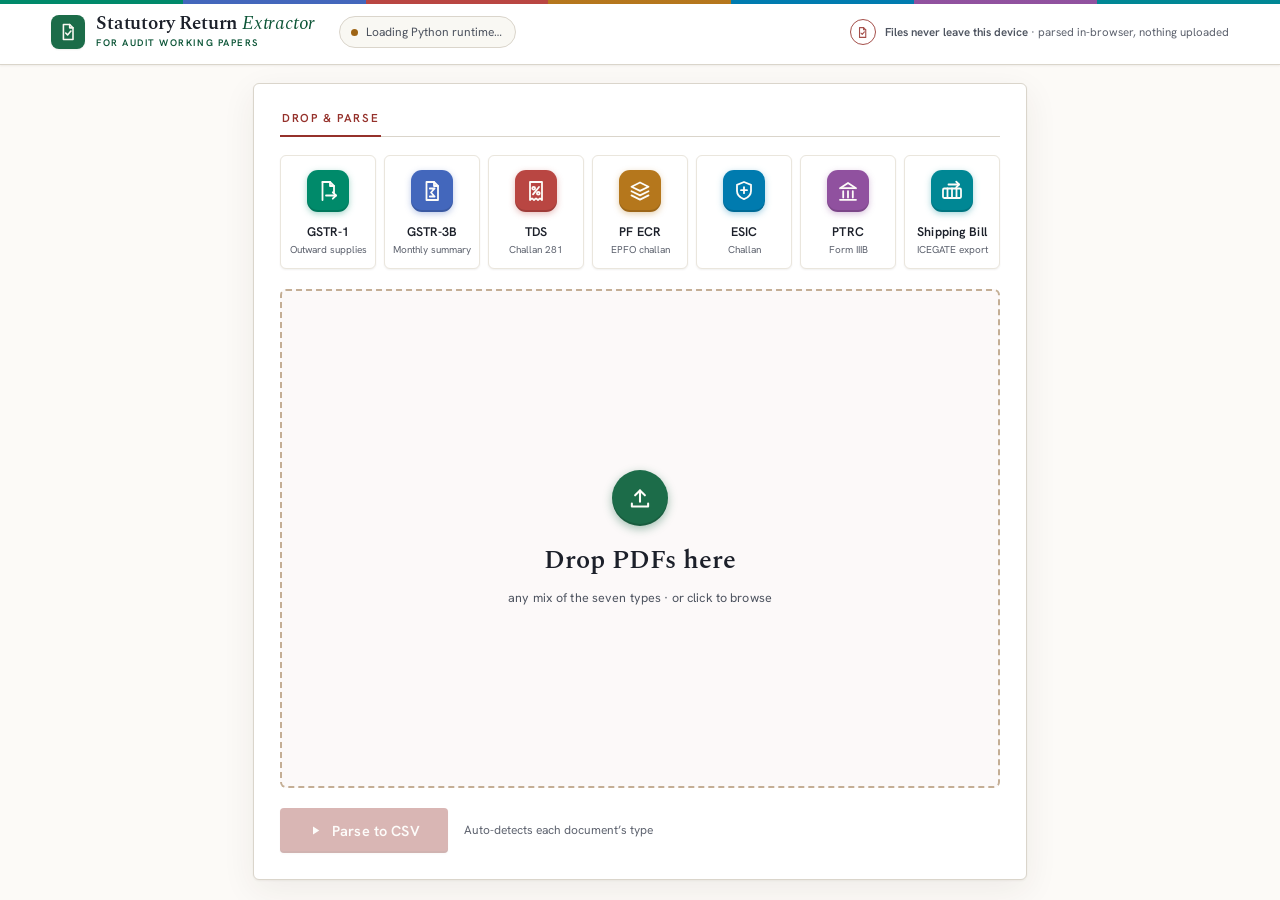
==== commit 6409613c: "Move brand/intro into a slim top bar; give the workspace the full page - Logo, title, eyebrow, statu" ====
--- a/gstr_web/index.html
+++ b/gstr_web/index.html
@@ -89,36 +89,33 @@
 
 <div class="edge" aria-hidden="true"></div>
 
-<div class="wrap">
-
-  <!-- ===== Hero: brand rail + workspace, sized to one screen ===== -->
-  <div class="hero">
-
-  <header class="mast">
+<!-- ===== Top bar: brand + status + offline pledge, one slim row ===== -->
+<header class="topbar">
+  <div class="wrap topbar-in">
     <div class="brand">
       <span class="mark"><svg viewBox="0 0 24 24"><use href="#i-logo"/></svg></span>
-      <div class="eyebrow">For audit working papers</div>
+      <div class="brand-txt">
+        <h1 class="title">Statutory Return <em>Extractor</em></h1>
+        <div class="eyebrow">For audit working papers</div>
+      </div>
     </div>
-    <h1 class="title">Statutory Return <em>Extractor</em></h1>
-    <p class="lede">Drop government-portal PDFs. Get verified ledgers and a compliance
-    overview — parsed entirely on this device, in this browser.</p>
     <div class="statusbar">
       <span class="dot busy" id="dot"></span>
       <span id="statusText">Loading engine…</span>
     </div>
-    <div class="rail-foot">
-      <div class="stamp" aria-label="Guarantee: files never leave this device">
-        <span class="stamp-in">Parsed on<br>this device<br><b>· nothing uploaded ·</b></span>
-      </div>
-      <p class="pledge"><b>Files never leave this device.</b> No upload, no server,
-      no network — every PDF is parsed in this browser via Python compiled to
-      WebAssembly. Open DevTools → Network and watch it stay empty.</p>
+    <div class="pledge-mini" title="Files never leave this device. No upload, no server, no network — every PDF is parsed in this browser via Python compiled to WebAssembly. Open DevTools → Network and watch it stay empty.">
+      <span class="stamp" aria-hidden="true">
+        <svg viewBox="0 0 24 24"><use href="#i-logo"/></svg>
+      </span>
+      <span class="pledge-txt"><b>Files never leave this device</b> · parsed in-browser, nothing uploaded</span>
     </div>
-  </header>
+  </div>
+</header>
 
-  <!-- ===== 01 Documents ===== -->
-  <section class="sec sec-main" data-sec="documents">
-    <div class="sec-head"><span class="sec-no">1</span><span class="sec-kicker">Drop &amp; parse</span></div>
+<div class="wrap main-wrap">
+
+  <!-- ===== Documents ===== -->
+  <section class="sec-main" data-sec="documents">
     <div class="card drop-card">
 
       <div class="tabs" role="tablist" aria-label="Workspace">
@@ -187,9 +184,7 @@
     </div>
   </section>
 
-  </div><!-- /hero -->
-
-</div>
+</div><!-- /main-wrap -->
 
 <script src="./pyodide/pyodide.js"></script>
 <script src="app.js"></script>
--- a/gstr_web/themes/prime.css
+++ b/gstr_web/themes/prime.css
@@ -60,6 +60,7 @@
 
 * { box-sizing: border-box; }
 html { -webkit-text-size-adjust: 100%; }
+html, body { height: 100%; }
 body {
   margin: 0;
   background: var(--bg);
@@ -69,6 +70,10 @@
   line-height: 1.55;
   -webkit-font-smoothing: antialiased;
   text-rendering: optimizeLegibility;
+  display: flex;
+  flex-direction: column;
+  min-height: 100vh;
+  min-height: 100dvh;
 }
 
 /* file-folder edge: the seven type hues, always present, top of page */
@@ -81,99 +86,70 @@
 
 .wrap { max-width: var(--maxw); margin: 0 auto; padding: 0 clamp(20px, 4vw, 56px); }
 
-/* ---- Hero: brand rail + workspace, exactly one screen on desktop ---- */
-.hero {
-  display: grid;
-  grid-template-columns: minmax(320px, 30%) 1fr;
-  gap: clamp(28px, 4.5vw, 72px);
-  align-items: center;
-  min-height: 100vh;
-  min-height: 100dvh;
-  padding: 20px 0;
-}
-
-/* ---- Masthead / brand rail ---- */
-.mast { display: flex; flex-direction: column; align-items: flex-start; }
-.brand { display: flex; align-items: center; gap: 12px; margin-bottom: 16px; }
+/* ---- Top bar: brand + status + offline pledge, one slim row ---- */
+.topbar {
+  flex: none; background: var(--panel); border-bottom: 1px solid var(--rule);
+  box-shadow: var(--shadow-sm);
+}
+.topbar-in {
+  display: flex; align-items: center; gap: 24px;
+  height: 64px;
+}
+.brand { display: flex; align-items: center; gap: 11px; flex: none; }
 .mark {
-  width: 40px; height: 40px; flex: none; display: grid; place-items: center;
-  background: var(--green); border-radius: 9px; box-shadow: var(--shadow-sm);
-}
-.mark svg { width: 24px; height: 24px; fill: none; stroke: oklch(0.98 0.01 90); stroke-width: 1.9; stroke-linecap: round; stroke-linejoin: round; }
+  width: 34px; height: 34px; flex: none; display: grid; place-items: center;
+  background: var(--green); border-radius: 8px; box-shadow: var(--shadow-sm);
+}
+.mark svg { width: 20px; height: 20px; fill: none; stroke: oklch(0.98 0.01 90); stroke-width: 1.9; stroke-linecap: round; stroke-linejoin: round; }
+.brand-txt { display: flex; flex-direction: column; gap: 1px; }
 .eyebrow {
-  font-size: 11px; font-weight: 600; letter-spacing: .2em; text-transform: uppercase;
-  color: var(--green-2);
+  font-size: 9.5px; font-weight: 600; letter-spacing: .16em; text-transform: uppercase;
+  color: var(--green-2); order: 2;
 }
 .title {
-  font-family: var(--font-display); font-weight: 600; font-size: clamp(34px, 3.4vw, 52px);
-  line-height: 1.02; letter-spacing: -.02em; margin: 0; color: var(--ink); text-wrap: balance;
+  font-family: var(--font-display); font-weight: 600; font-size: 19px;
+  line-height: 1.1; letter-spacing: -.01em; margin: 0; color: var(--ink); white-space: nowrap;
 }
 .title em { font-style: italic; font-weight: 400; color: var(--green-2); }
-.lede {
-  max-width: 42ch; margin: 16px 0 0; font-size: 15.5px; line-height: 1.6;
-  color: var(--ink-soft); text-wrap: pretty;
-}
 .statusbar {
-  display: inline-flex; align-items: center; gap: 9px; margin-top: 18px;
-  font-size: 12.5px; color: var(--ink-soft);
-  padding: 7px 14px 7px 12px; background: var(--panel); border: 1px solid var(--rule);
-  border-radius: 100px; box-shadow: var(--shadow-sm);
-}
-.dot { width: 8px; height: 8px; border-radius: 50%; background: var(--ink-faint); flex: none; }
+  display: inline-flex; align-items: center; gap: 8px;
+  font-size: 12px; color: var(--ink-soft);
+  padding: 6px 13px 6px 11px; background: var(--sink); border: 1px solid var(--rule);
+  border-radius: 100px; flex: none;
+}
+.dot { width: 7px; height: 7px; border-radius: 50%; background: var(--ink-faint); flex: none; }
 .dot.busy { background: var(--amber); animation: pulse 1.4s var(--ease) infinite; }
 .dot.ok  { background: var(--ok); }
 .dot.err { background: var(--red); }
 @keyframes pulse { 0%,100%{ opacity:1 } 50%{ opacity:.35 } }
 
-/* rail foot: stamp + pledge, the offline promise */
-.rail-foot {
-  display: flex; align-items: center; gap: 18px; margin-top: clamp(24px, 4.5vh, 56px);
+/* offline pledge: compact stamp + one line, pushed to the far right */
+.pledge-mini {
+  display: flex; align-items: center; gap: 9px; margin-left: auto;
+  min-width: 0; flex: 0 1 auto; cursor: help;
 }
 .stamp {
-  position: relative; flex: none; width: 106px; height: 106px; border-radius: 50%;
-  border: 2.5px double var(--seal); color: var(--seal);
-  display: grid; place-items: center; text-align: center;
-  transform: rotate(-6deg);
-  animation: thump .5s var(--ease) both .3s;
-  opacity: .92;
-}
-.stamp::before {
-  content: ""; position: absolute; inset: 6px; border: 1px solid var(--seal);
-  border-radius: 50%; opacity: .7;
-}
-.stamp-in {
-  font-size: 9.5px; font-weight: 600; letter-spacing: .13em; text-transform: uppercase;
-  line-height: 1.5; padding: 8px;
-}
-.stamp-in b { display: block; margin-top: 3px; font-size: 8px; letter-spacing: .16em; }
-@keyframes thump {
-  from { transform: rotate(-6deg) scale(1.35); opacity: 0; }
-  to   { transform: rotate(-6deg) scale(1);    opacity: .92; }
-}
-.pledge { margin: 0; font-size: 11.5px; line-height: 1.55; color: var(--ink-faint); max-width: 34ch; }
-.pledge b { color: var(--ink-soft); font-weight: 600; }
-
-/* ---- Sections ---- */
-.sec { margin-top: 34px; }
-.sec-main { margin-top: 0; align-self: stretch; display: flex; flex-direction: column; justify-content: center; }
-.sec-head { display: flex; align-items: center; gap: 11px; margin-bottom: 16px; }
-.sec-no {
-  width: 24px; height: 24px; flex: none; display: grid; place-items: center;
-  background: var(--ink); color: var(--bg); border-radius: 50%;
-  font-family: var(--font-display); font-size: 13px; font-weight: 600;
-}
-.sec-kicker {
-  font-size: 11.5px; font-weight: 600; letter-spacing: .16em;
-  text-transform: uppercase; color: var(--ink-soft);
-}
-.sec-head::after { content: ""; flex: 1; height: 1px; background: var(--rule); }
+  flex: none; width: 26px; height: 26px; border-radius: 50%;
+  border: 1.5px double var(--seal); color: var(--seal);
+  display: grid; place-items: center; opacity: .85;
+}
+.stamp svg { width: 13px; height: 13px; fill: none; stroke: var(--seal); stroke-width: 2; stroke-linecap: round; stroke-linejoin: round; }
+.pledge-txt {
+  font-size: 11.5px; line-height: 1.3; color: var(--ink-faint); min-width: 0;
+  overflow: hidden; text-overflow: ellipsis; white-space: nowrap;
+}
+.pledge-txt b { color: var(--ink-soft); font-weight: 600; }
+
+/* ---- Main workspace: fills all remaining height below the topbar ---- */
+.main-wrap { flex: 1; min-height: 0; display: flex; flex-direction: column; padding: 18px 0 20px; }
+.sec-main { flex: 1; min-height: 0; display: flex; flex-direction: column; }
 
 /* ---- Card ---- */
 .card {
   background: var(--panel); border: 1px solid var(--rule); border-radius: var(--radius);
   padding: 26px; box-shadow: var(--shadow);
 }
-.drop-card { display: flex; flex-direction: column; max-height: calc(100dvh - 120px); }
+.drop-card { display: flex; flex-direction: column; flex: 1; min-height: 0; }
 
 /* ---- Workspace tabs: Drop | Files ---- */
 .tabs { display: flex; gap: 24px; margin: -6px 0 18px; border-bottom: 1.5px solid var(--rule); }
@@ -492,42 +468,37 @@
 
 /* ---- Responsive ---- */
 @media (max-width: 1020px) {
-  .hero { grid-template-columns: 1fr; min-height: 0; gap: 26px; padding-top: 30px; padding-bottom: 30px; }
-  .drop-card { max-height: none; }
+  .drop-card { flex: none; }
   .pane-results.active { overflow: visible; padding-right: 0; }
-  .mast { align-items: flex-start; }
-  .lede { max-width: 60ch; }
-  .rail-foot { margin-top: 18px; }
-  .sec-main { justify-content: flex-start; }
   .drop { min-height: 170px; }
+}
+@media (max-width: 780px) {
+  .topbar-in { height: auto; flex-wrap: wrap; padding: 12px 0; row-gap: 10px; }
+  .pledge-mini { margin-left: 0; order: 3; flex-basis: 100%; }
+  .pledge-txt { max-width: none; white-space: normal; }
 }
 @media (max-width: 560px) {
   .card { padding: 18px; }
+  .title { font-size: 16px; }
   .has-files .drop { flex-wrap: wrap; }
   .has-files .drop-small { margin: 0; flex-basis: 100%; }
   .dl-all { flex-wrap: wrap; }
   .run-row { flex-direction: column; align-items: stretch; }
   .btn { justify-content: center; }
-  .rail-foot { gap: 14px; }
-  .stamp { width: 92px; height: 92px; }
-}
-/* short laptop screens: shave vertical chrome so the hero still fits */
+}
+/* short laptop screens: shave vertical chrome so the workspace still fits one screen */
 @media (min-width: 1021px) and (max-height: 820px) {
-  .title { font-size: clamp(30px, 3vw, 42px); }
-  .lede { margin-top: 12px; font-size: 14.5px; }
-  .rail-foot { margin-top: 20px; }
-  .stamp { width: 92px; height: 92px; }
+  .topbar-in { height: 56px; }
   .type { padding: 10px 8px 8px; }
   .tplate { width: 36px; height: 36px; margin-bottom: 7px; }
   .tplate svg { width: 20px; height: 20px; }
   .drop { min-height: 150px; }
   .drop-ic { width: 46px; height: 46px; margin-bottom: 10px; }
   .drop-big { font-size: 22px; }
-  .hero { padding: 14px 0; }
+  .main-wrap { padding: 14px 0 16px; }
   .files { max-height: 180px; }
   .log { max-height: 96px; }
 }
 @media (prefers-reduced-motion: reduce) {
   * { animation: none !important; transition: none !important; }
-  .stamp { opacity: .92; }
-}
+}
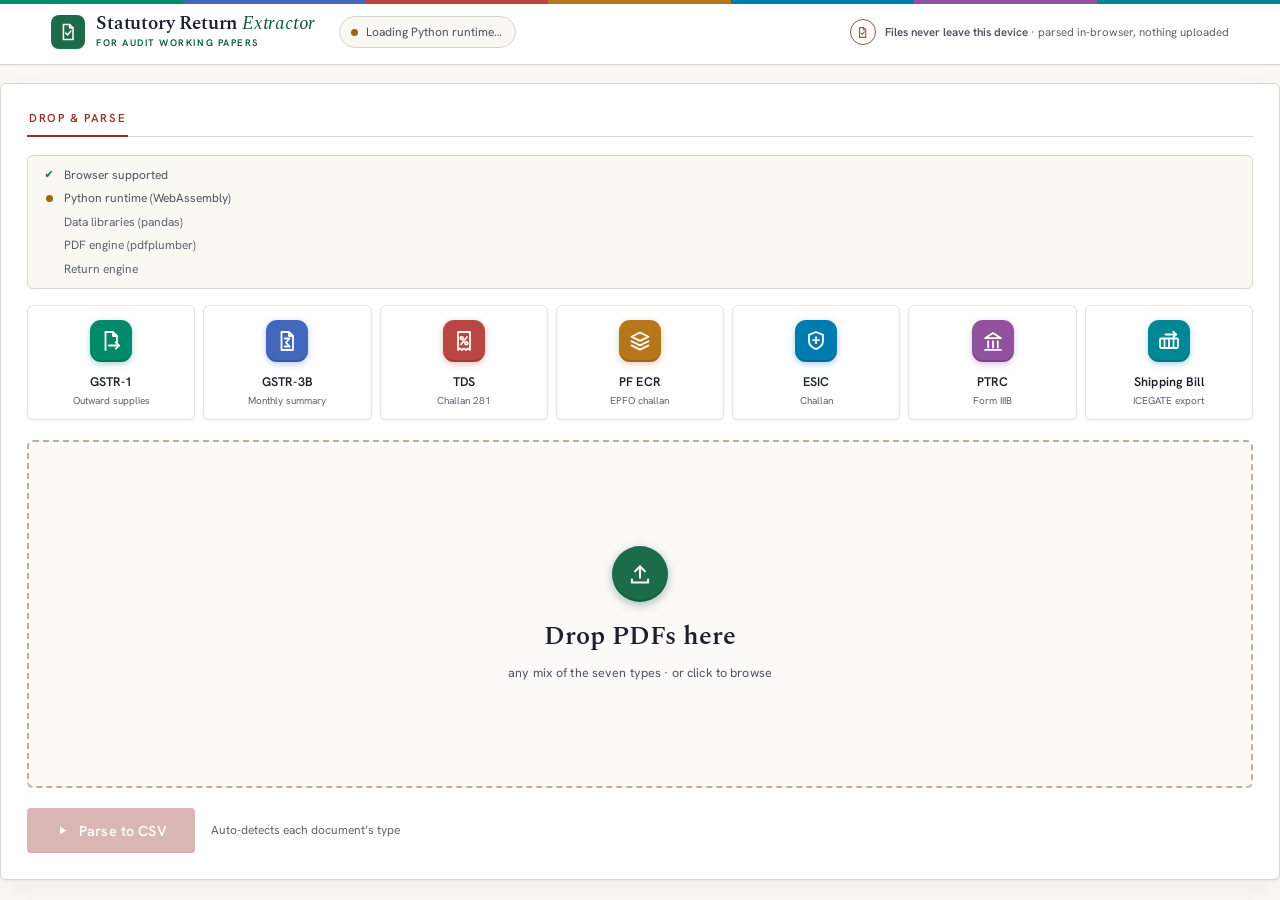
==== commit 79778ebc: "Harden WASM boot for locked-down/corporate environments - Startup guards: file:// origin, missing We" ====
--- a/gstr_web/index.html
+++ b/gstr_web/index.html
@@ -125,6 +125,8 @@
 
       <div class="pane active" id="paneDrop" role="tabpanel" aria-labelledby="tabDrop">
 
+      <ol id="bootDiag" class="diag" hidden></ol>
+
       <ul class="types" aria-label="Document types handled">
         <li class="type t-gstr1"><span class="tplate"><svg viewBox="0 0 24 24"><use href="#i-gstr1"/></svg></span><b>GSTR-1</b><i>Outward supplies</i></li>
         <li class="type t-gstr3b"><span class="tplate"><svg viewBox="0 0 24 24"><use href="#i-gstr3b"/></svg></span><b>GSTR-3B</b><i>Monthly summary</i></li>
@@ -186,6 +188,30 @@
 
 </div><!-- /main-wrap -->
 
+<noscript>
+  <div style="max-width:640px;margin:40px auto;padding:16px;border:1px solid #c66;border-radius:8px;font-family:sans-serif">
+    <b>JavaScript is disabled.</b> This tool parses PDFs entirely inside your browser and cannot work without JavaScript.
+    Enable JavaScript for this site and reload.
+  </div>
+</noscript>
+<script>
+// ES5-only guard: app.js uses modern syntax and will not even parse in old
+// browsers, so this check must live here and use nothing newer than ES5.
+(function () {
+  var msg = null;
+  if (typeof WebAssembly === "undefined") {
+    msg = "This browser is too old to run the in-browser PDF engine (no WebAssembly). Use a current version of Chrome, Edge, Firefox or Safari.";
+  } else if (window.location.protocol === "file:") {
+    msg = "Opened from a file:// URL — browsers block the engine here. Serve this folder over HTTP (e.g. `python -m http.server`) and open http://localhost:8000.";
+  }
+  if (msg) {
+    var el = document.getElementById("statusText");
+    var dot = document.getElementById("dot");
+    if (el) el.textContent = msg;
+    if (dot) dot.className = "dot err";
+  }
+})();
+</script>
 <script src="./pyodide/pyodide.js"></script>
 <script src="app.js"></script>
 </body>
--- a/gstr_web/themes/prime.css
+++ b/gstr_web/themes/prime.css
@@ -52,7 +52,7 @@
   --shadow-sm: 0 1px 2px oklch(0.30 0.03 80 / .07);
   --radius:    6px;
   --radius-sm: 4px;
-  --maxw:      1380px;
+  --maxw:      1800px;
   --ease:      cubic-bezier(.22,.61,.36,1);
   --font-display:'Spectral', Georgia, serif;
   --font-body:  'Hanken Grotesk', system-ui, -apple-system, sans-serif;
@@ -84,7 +84,7 @@
     var(--s-pf) 0 57.14%, var(--s-esic) 0 71.42%, var(--s-ptrc) 0 85.71%, var(--s-sb) 0 100%);
 }
 
-.wrap { max-width: var(--maxw); margin: 0 auto; padding: 0 clamp(20px, 4vw, 56px); }
+.wrap { width: 100%; max-width: var(--maxw); margin: 0 auto; padding: 0 clamp(20px, 4vw, 56px); }
 
 /* ---- Top bar: brand + status + offline pledge, one slim row ---- */
 .topbar {
@@ -187,6 +187,27 @@
   border-bottom: 1.5px solid var(--rule);
 }
 
+/* ---- Boot diagnostics: visible ✔/⏳/✖ checklist for the engine load ---- */
+.diag {
+  list-style: none; margin: 0 0 16px; padding: 10px 14px;
+  background: var(--sink); border: 1px solid var(--rule); border-radius: var(--radius);
+  font-size: 12px; display: flex; flex-direction: column; gap: 5px;
+}
+.diag-step { display: flex; align-items: center; gap: 8px; color: var(--ink-faint); }
+.diag-step.busy { color: var(--ink-soft); }
+.diag-step.ok   { color: var(--ink-soft); }
+.diag-step.err  { color: var(--red); font-weight: 600; }
+.diag-mark {
+  flex: none; width: 14px; text-align: center; font-size: 11px;
+  color: var(--ok);
+}
+.diag-step.busy .diag-mark {
+  width: 7px; height: 7px; margin: 0 3.5px; border-radius: 50%;
+  background: var(--amber); animation: pulse 1.4s var(--ease) infinite;
+}
+.diag-step.err .diag-mark { color: var(--red); }
+.diag-reason { margin-left: 22px; font-size: 11px; color: var(--ink-faint); font-weight: 400; }
+
 /* ---- Document-type tile grid: the identity ---- */
 .types {
   display: grid; grid-template-columns: repeat(7, 1fr); gap: 8px;
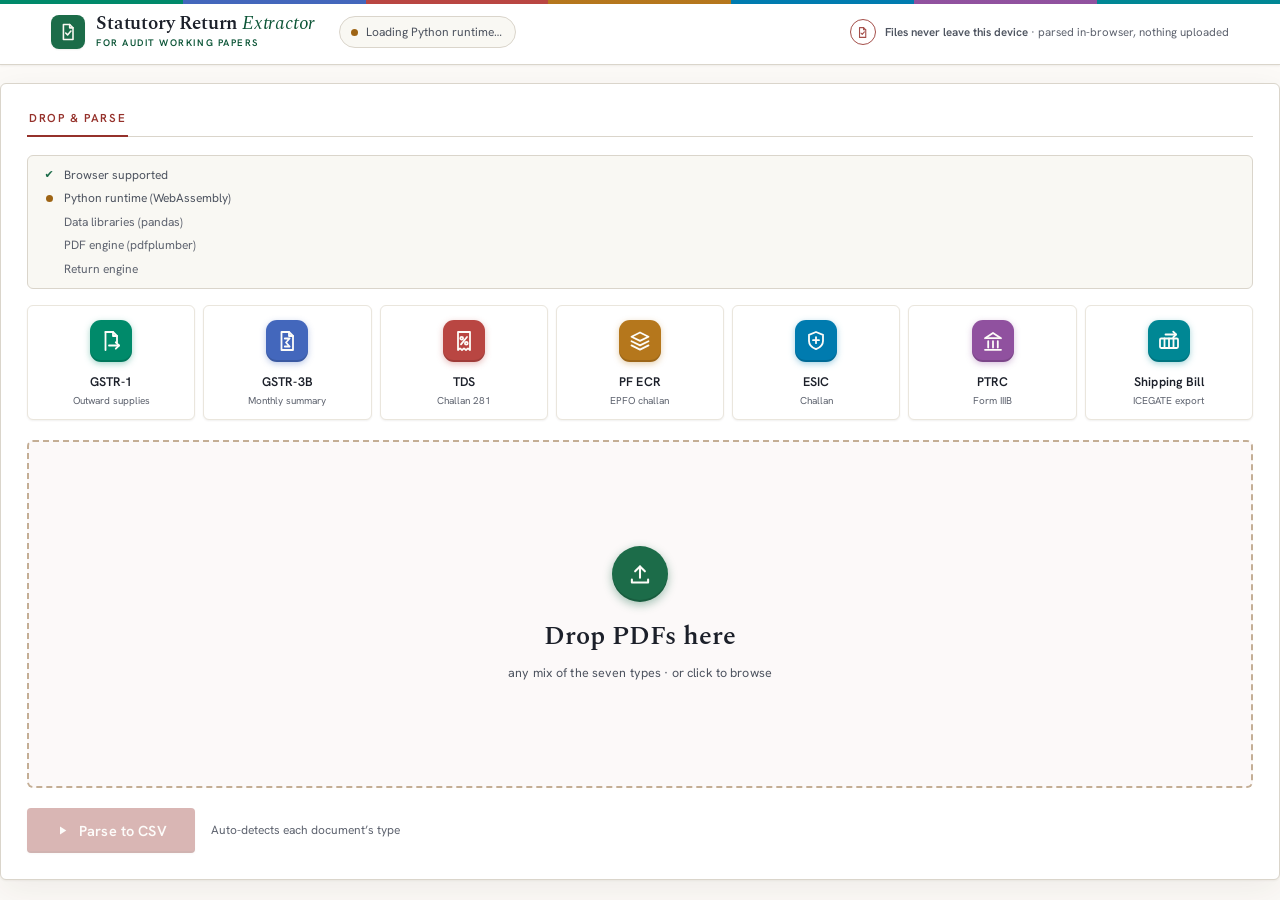
==== commit 6d1842a4: "Improve GSTR parsing and update web interface" ====
--- a/gstr_web/index.html
+++ b/gstr_web/index.html
@@ -170,6 +170,13 @@
           <div class="rsec-head">Overview</div>
           <div id="kpis" class="kpis"></div>
           <div id="dashTable" class="tbl-wrap"></div>
+        </div>
+
+        <div class="rsec" id="reconSec" hidden>
+          <div class="rsec-head">Reconciliation
+            <span class="count" id="reconCount" aria-live="polite"></span>
+          </div>
+          <div id="reconTable" class="tbl-wrap"></div>
         </div>
 
         <div class="rsec">
--- a/gstr_web/themes/prime.css
+++ b/gstr_web/themes/prime.css
@@ -416,6 +416,17 @@
 .tcell { display: inline-flex; align-items: center; gap: 7px; }
 .tcell svg { width: 15px; height: 15px; flex: none; fill: none; stroke: var(--s, var(--ink-soft)); stroke-width: 1.9; stroke-linecap: round; stroke-linejoin: round; }
 
+/* ---- Document-kind badges (Return / Challan / Payment / Arrears) ---- */
+.kcell {
+  display: inline-block; padding: 1px 8px; border-radius: 5px;
+  font-size: 10px; font-weight: 600; letter-spacing: .04em;
+  border: 1px solid var(--rule); color: var(--ink-soft); background: var(--sink);
+}
+.kcell.k-return  { color: var(--green-2); border-color: color-mix(in oklch, var(--green-2) 35%, var(--panel)); background: color-mix(in oklch, var(--green-2) 8%, var(--panel)); }
+.kcell.k-challan { color: var(--seal);    border-color: color-mix(in oklch, var(--seal) 35%, var(--panel));    background: color-mix(in oklch, var(--seal) 8%, var(--panel)); }
+.kcell.k-payment { color: var(--amber);   border-color: color-mix(in oklch, var(--amber) 38%, var(--panel));   background: color-mix(in oklch, var(--amber) 12%, var(--panel)); }
+.kcell.k-arrears { color: var(--ink-faint); }
+
 /* ---- Status pills ---- */
 .pill {
   display: inline-block; padding: 2px 9px; font-size: 10.5px; font-weight: 600; letter-spacing: .04em;
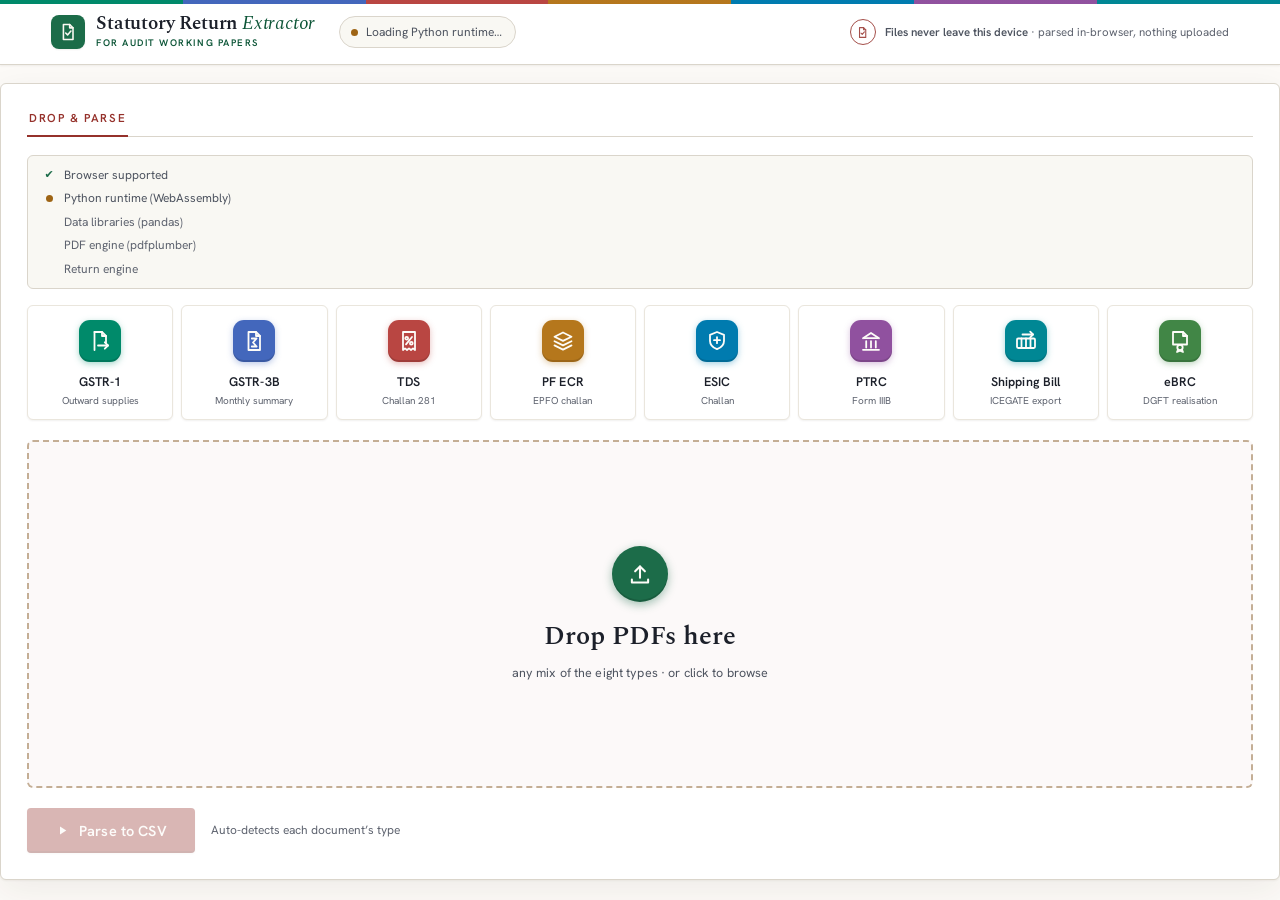
==== commit d7eacf90: "Add eBRC (DGFT bank-realisation certificate) parsing New head "EBRC": parse_ebrc extracts all fields" ====
--- a/gstr_web/index.html
+++ b/gstr_web/index.html
@@ -65,6 +65,13 @@
       <path d="M8.5 5.5H19"/>
       <path d="M16.2 2.7L19 5.5l-2.8 2.8"/>
     </symbol>
+    <!-- eBRC: bank-realisation certificate, sealed -->
+    <symbol id="i-ebrc" viewBox="0 0 24 24">
+      <path d="M5 3h10l4 4v8.5H5z"/>
+      <path d="M15 3v4h4"/>
+      <circle cx="12" cy="18.5" r="2.7"/>
+      <path d="M10 20.6l-1 2.4 3-1.3 3 1.3-1-2.4"/>
+    </symbol>
     <!-- UI glyphs -->
     <symbol id="i-upload" viewBox="0 0 24 24">
       <path d="M12 15.5V5"/>
@@ -103,7 +110,7 @@
       <span class="dot busy" id="dot"></span>
       <span id="statusText">Loading engine…</span>
     </div>
-    <div class="pledge-mini" title="Files never leave this device. No upload, no server, no network — every PDF is parsed in this browser via Python compiled to WebAssembly. Open DevTools → Network and watch it stay empty.">
+    <div class="pledge-mini" title="Files never leave this device. No upload, no server, no network - every PDF is parsed in this browser via Python compiled to WebAssembly. Open DevTools → Network and watch it stay empty.">
       <span class="stamp" aria-hidden="true">
         <svg viewBox="0 0 24 24"><use href="#i-logo"/></svg>
       </span>
@@ -135,12 +142,13 @@
         <li class="type t-esic"><span class="tplate"><svg viewBox="0 0 24 24"><use href="#i-esic"/></svg></span><b>ESIC</b><i>Challan</i></li>
         <li class="type t-ptrc"><span class="tplate"><svg viewBox="0 0 24 24"><use href="#i-ptrc"/></svg></span><b>PTRC</b><i>Form IIIB</i></li>
         <li class="type t-sb"><span class="tplate"><svg viewBox="0 0 24 24"><use href="#i-sb"/></svg></span><b>Shipping Bill</b><i>ICEGATE export</i></li>
+        <li class="type t-ebrc"><span class="tplate"><svg viewBox="0 0 24 24"><use href="#i-ebrc"/></svg></span><b>eBRC</b><i>DGFT realisation</i></li>
       </ul>
 
       <div id="drop" class="drop" role="button" tabindex="0" aria-label="Drop PDFs here or press Enter to browse">
         <span class="drop-ic"><svg viewBox="0 0 24 24"><use href="#i-upload"/></svg></span>
         <div class="drop-big">Drop PDFs here</div>
-        <div class="drop-small">any mix of the seven types · or click to browse</div>
+        <div class="drop-small">any mix of the eight types · or click to browse</div>
         <input type="file" id="picker" accept="application/pdf" multiple hidden>
       </div>
 
@@ -209,7 +217,7 @@
   if (typeof WebAssembly === "undefined") {
     msg = "This browser is too old to run the in-browser PDF engine (no WebAssembly). Use a current version of Chrome, Edge, Firefox or Safari.";
   } else if (window.location.protocol === "file:") {
-    msg = "Opened from a file:// URL — browsers block the engine here. Serve this folder over HTTP (e.g. `python -m http.server`) and open http://localhost:8000.";
+    msg = "Opened from a file:// URL - browsers block the engine here. Serve this folder over HTTP (e.g. `python -m http.server`) and open http://localhost:8000.";
   }
   if (msg) {
     var el = document.getElementById("statusText");
--- a/gstr_web/themes/prime.css
+++ b/gstr_web/themes/prime.css
@@ -45,6 +45,7 @@
   --t-esic:    oklch(0.47 0.100 235);  --s-esic:   oklch(0.55 0.125 235);
   --t-ptrc:    oklch(0.46 0.100 320);  --s-ptrc:   oklch(0.54 0.135 320);
   --t-sb:      oklch(0.46 0.095 205);  --s-sb:     oklch(0.56 0.115 205);
+  --t-ebrc:    oklch(0.47 0.100 145);  --s-ebrc:   oklch(0.56 0.120 145);
   /* structure */
   --rule:      oklch(0.875 0.015 85);
   --rule-soft: oklch(0.925 0.012 85);
@@ -210,7 +211,7 @@
 
 /* ---- Document-type tile grid: the identity ---- */
 .types {
-  display: grid; grid-template-columns: repeat(7, 1fr); gap: 8px;
+  display: grid; grid-template-columns: repeat(8, 1fr); gap: 8px;
   list-style: none; margin: 0 0 20px; padding: 0;
 }
 .type {
@@ -248,6 +249,7 @@
 .t-esic   { --t: var(--t-esic); --s: var(--s-esic) }
 .t-ptrc   { --t: var(--t-ptrc); --s: var(--s-ptrc) }
 .t-sb     { --t: var(--t-sb); --s: var(--s-sb) }
+.t-ebrc   { --t: var(--t-ebrc); --s: var(--s-ebrc) }
 @media (max-width: 880px) {
   .types { display: flex; flex-wrap: wrap; }
   .type { flex-direction: row; text-align: left; padding: 8px 14px 8px 8px; gap: 9px; }
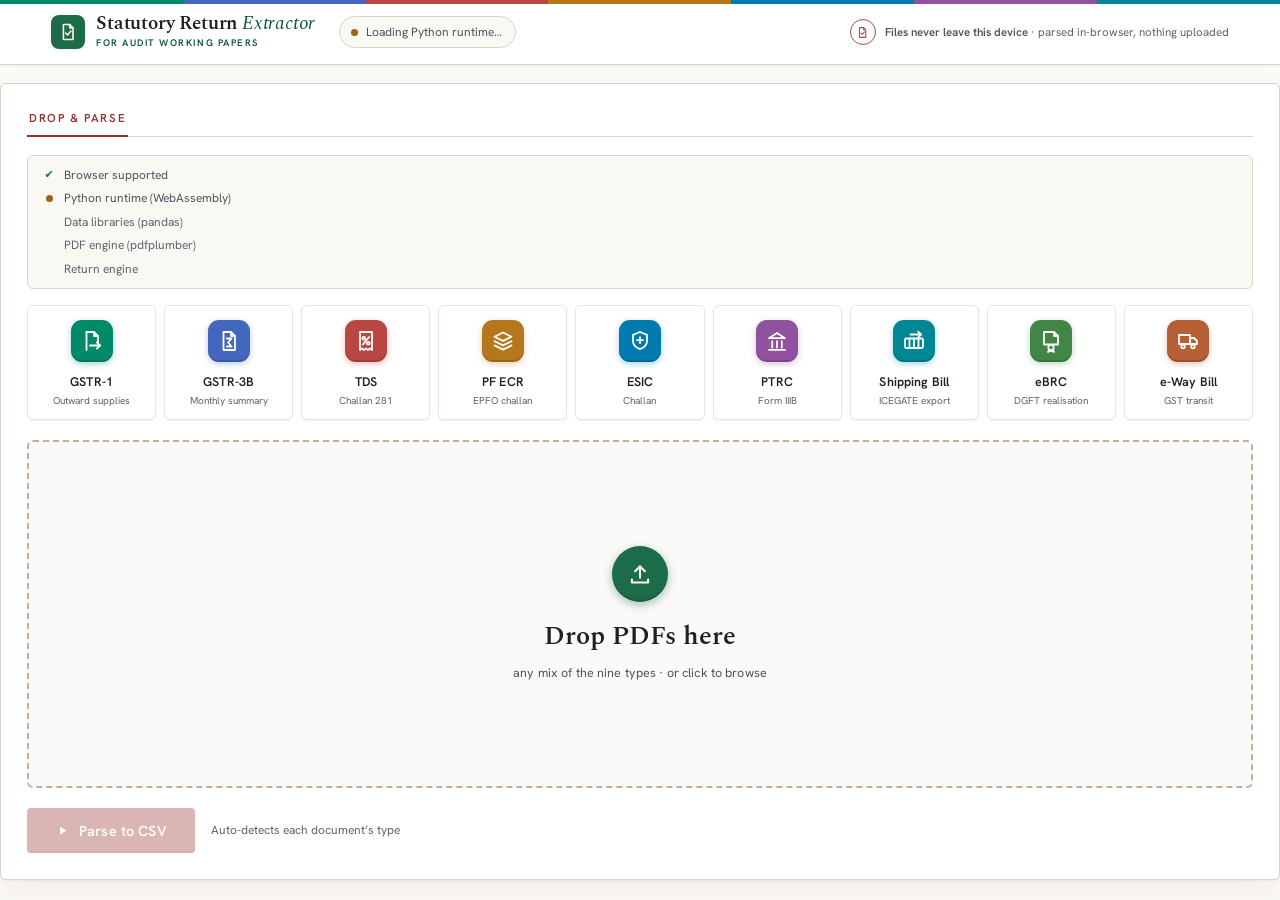
==== commit df91cbf6: "Add e-Way Bill (NIC GST movement-of-goods) parsing New head "EWB": parse_ewb extracts all fields fro" ====
--- a/gstr_web/index.html
+++ b/gstr_web/index.html
@@ -65,6 +65,13 @@
       <path d="M8.5 5.5H19"/>
       <path d="M16.2 2.7L19 5.5l-2.8 2.8"/>
     </symbol>
+    <!-- e-Way Bill: goods in transit (truck) -->
+    <symbol id="i-ewb" viewBox="0 0 24 24">
+      <path d="M3 6h11v9H3z"/>
+      <path d="M14 9h4l3 3v3h-7z"/>
+      <circle cx="7" cy="17.5" r="1.8"/>
+      <circle cx="17" cy="17.5" r="1.8"/>
+    </symbol>
     <!-- eBRC: bank-realisation certificate, sealed -->
     <symbol id="i-ebrc" viewBox="0 0 24 24">
       <path d="M5 3h10l4 4v8.5H5z"/>
@@ -143,12 +150,13 @@
         <li class="type t-ptrc"><span class="tplate"><svg viewBox="0 0 24 24"><use href="#i-ptrc"/></svg></span><b>PTRC</b><i>Form IIIB</i></li>
         <li class="type t-sb"><span class="tplate"><svg viewBox="0 0 24 24"><use href="#i-sb"/></svg></span><b>Shipping Bill</b><i>ICEGATE export</i></li>
         <li class="type t-ebrc"><span class="tplate"><svg viewBox="0 0 24 24"><use href="#i-ebrc"/></svg></span><b>eBRC</b><i>DGFT realisation</i></li>
+        <li class="type t-ewb"><span class="tplate"><svg viewBox="0 0 24 24"><use href="#i-ewb"/></svg></span><b>e-Way Bill</b><i>GST transit</i></li>
       </ul>
 
       <div id="drop" class="drop" role="button" tabindex="0" aria-label="Drop PDFs here or press Enter to browse">
         <span class="drop-ic"><svg viewBox="0 0 24 24"><use href="#i-upload"/></svg></span>
         <div class="drop-big">Drop PDFs here</div>
-        <div class="drop-small">any mix of the eight types · or click to browse</div>
+        <div class="drop-small">any mix of the nine types · or click to browse</div>
         <input type="file" id="picker" accept="application/pdf" multiple hidden>
       </div>
 
--- a/gstr_web/themes/prime.css
+++ b/gstr_web/themes/prime.css
@@ -46,6 +46,7 @@
   --t-ptrc:    oklch(0.46 0.100 320);  --s-ptrc:   oklch(0.54 0.135 320);
   --t-sb:      oklch(0.46 0.095 205);  --s-sb:     oklch(0.56 0.115 205);
   --t-ebrc:    oklch(0.47 0.100 145);  --s-ebrc:   oklch(0.56 0.120 145);
+  --t-ewb:     oklch(0.48 0.100 45);   --s-ewb:    oklch(0.58 0.125 45);
   /* structure */
   --rule:      oklch(0.875 0.015 85);
   --rule-soft: oklch(0.925 0.012 85);
@@ -211,7 +212,7 @@
 
 /* ---- Document-type tile grid: the identity ---- */
 .types {
-  display: grid; grid-template-columns: repeat(8, 1fr); gap: 8px;
+  display: grid; grid-template-columns: repeat(9, 1fr); gap: 8px;
   list-style: none; margin: 0 0 20px; padding: 0;
 }
 .type {
@@ -250,6 +251,7 @@
 .t-ptrc   { --t: var(--t-ptrc); --s: var(--s-ptrc) }
 .t-sb     { --t: var(--t-sb); --s: var(--s-sb) }
 .t-ebrc   { --t: var(--t-ebrc); --s: var(--s-ebrc) }
+.t-ewb    { --t: var(--t-ewb); --s: var(--s-ewb) }
 @media (max-width: 880px) {
   .types { display: flex; flex-wrap: wrap; }
   .type { flex-direction: row; text-align: left; padding: 8px 14px 8px 8px; gap: 9px; }
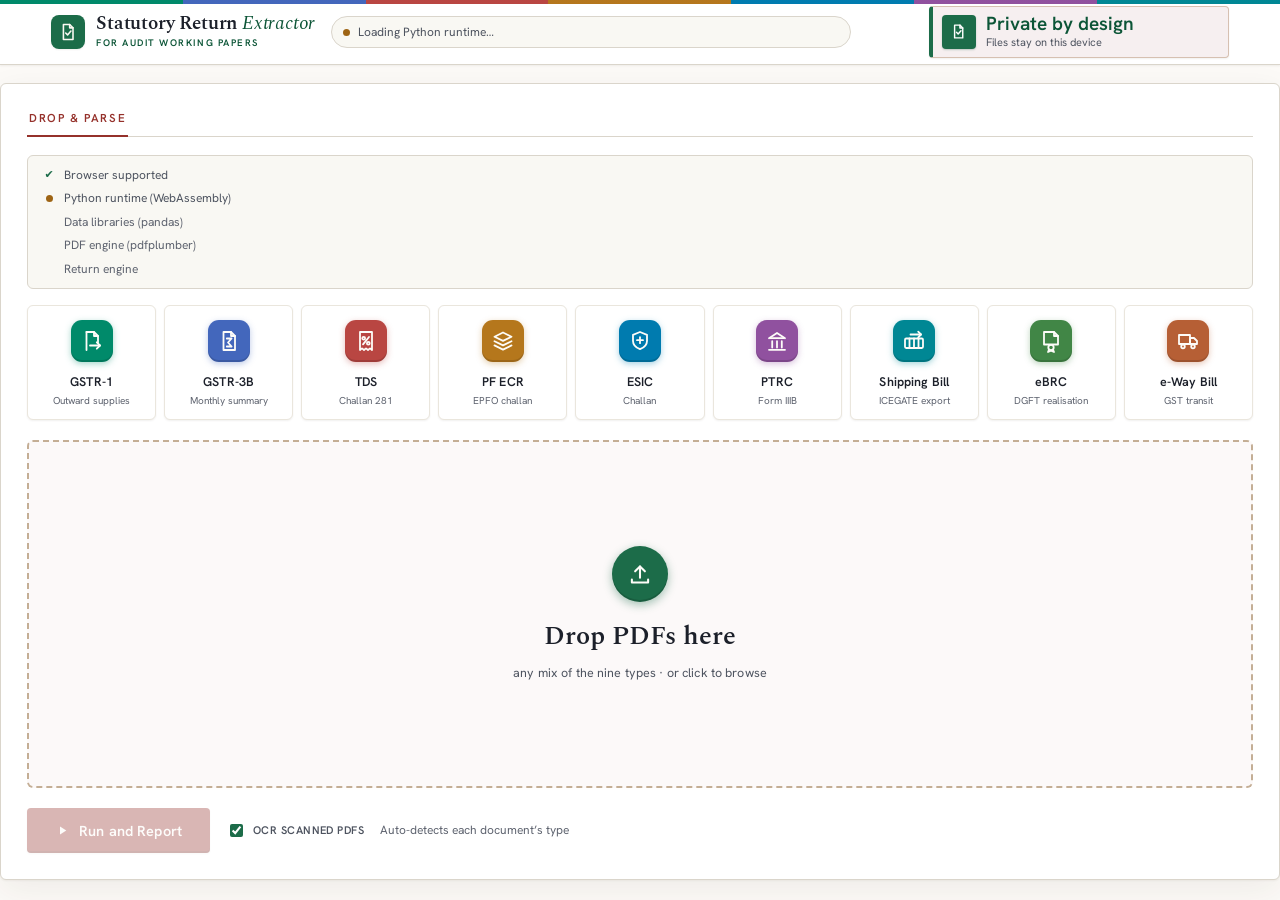
==== commit 989ae5c4: "feat: harden private web analyser" ====
--- a/gstr_web/index.html
+++ b/gstr_web/index.html
@@ -121,7 +121,10 @@
       <span class="stamp" aria-hidden="true">
         <svg viewBox="0 0 24 24"><use href="#i-logo"/></svg>
       </span>
-      <span class="pledge-txt"><b>Files never leave this device</b> · parsed in-browser, nothing uploaded</span>
+      <span class="pledge-txt">
+        <b>Private by design</b>
+        <span>Files stay on this device</span>
+      </span>
     </div>
   </div>
 </header>
@@ -167,8 +170,11 @@
       <div class="run-row">
         <button class="btn" id="run" disabled>
           <svg viewBox="0 0 24 24" aria-hidden="true"><use href="#i-play"/></svg>
-          Parse to CSV
+          Run and Report
         </button>
+        <label class="ocr-toggle" title="Runs the bundled OCR engine in this browser only. Scanned GSTR and Shipping Bill layouts remain review-only until structured OCR is added.">
+          <input type="checkbox" id="ocrEnabled" checked> OCR scanned PDFs
+        </label>
         <span class="run-hint">Auto-detects each document’s type</span>
       </div>
       <div id="log" class="log"></div>
@@ -195,9 +201,17 @@
           <div id="reconTable" class="tbl-wrap"></div>
         </div>
 
+        <div class="rsec" id="reviewSec" hidden>
+          <div class="rsec-head">Review Evidence</div>
+          <div id="reviewDetails" class="tbl-wrap"></div>
+        </div>
+
         <div class="rsec">
           <div class="rsec-head">Records
             <span class="count" id="recCount" aria-live="polite"></span>
+            <label class="record-filter"><select id="filterType" aria-label="Filter by return type"><option value="">All types</option></select></label>
+            <label class="record-filter"><select id="filterFY" aria-label="Filter by financial year"><option value="">All years</option></select></label>
+            <label class="record-filter"><select id="filterStatus" aria-label="Filter by status"><option value="">All states</option></select></label>
             <label class="flagtoggle"><input type="checkbox" id="flaggedOnly"> Flagged only</label>
           </div>
           <div id="badFiles"></div>
@@ -236,6 +250,7 @@
 })();
 </script>
 <script src="./pyodide/pyodide.js"></script>
+<script src="./ocr/tesseract.min.js"></script>
 <script src="app.js"></script>
 </body>
 </html>
--- a/gstr_web/themes/prime.css
+++ b/gstr_web/themes/prime.css
@@ -94,7 +94,7 @@
   box-shadow: var(--shadow-sm);
 }
 .topbar-in {
-  display: flex; align-items: center; gap: 24px;
+  display: flex; align-items: center; gap: 16px;
   height: 64px;
 }
 .brand { display: flex; align-items: center; gap: 11px; flex: none; }
@@ -117,30 +117,37 @@
   display: inline-flex; align-items: center; gap: 8px;
   font-size: 12px; color: var(--ink-soft);
   padding: 6px 13px 6px 11px; background: var(--sink); border: 1px solid var(--rule);
-  border-radius: 100px; flex: none;
-}
+  border-radius: 100px; flex: 1 1 260px; min-width: 0; max-width: 520px;
+}
+.statusbar #statusText { overflow: hidden; text-overflow: ellipsis; white-space: nowrap; }
 .dot { width: 7px; height: 7px; border-radius: 50%; background: var(--ink-faint); flex: none; }
 .dot.busy { background: var(--amber); animation: pulse 1.4s var(--ease) infinite; }
 .dot.ok  { background: var(--ok); }
 .dot.err { background: var(--red); }
 @keyframes pulse { 0%,100%{ opacity:1 } 50%{ opacity:.35 } }
 
-/* offline pledge: compact stamp + one line, pushed to the far right */
+/* privacy pledge: a clear ledger seal, pushed to the far right */
 .pledge-mini {
-  display: flex; align-items: center; gap: 9px; margin-left: auto;
-  min-width: 0; flex: 0 1 auto; cursor: help;
+  display: flex; align-items: center; gap: 10px; margin-left: auto;
+  min-width: 300px; padding: 7px 13px 7px 9px; flex: 0 0 300px; cursor: help;
+  background: color-mix(in oklch, var(--green) 8%, var(--panel));
+  border: 1px solid color-mix(in oklch, var(--green) 34%, var(--panel));
+  border-left: 4px solid var(--green); border-radius: var(--radius-sm);
+  box-shadow: var(--shadow-sm);
 }
 .stamp {
-  flex: none; width: 26px; height: 26px; border-radius: 50%;
-  border: 1.5px double var(--seal); color: var(--seal);
-  display: grid; place-items: center; opacity: .85;
-}
-.stamp svg { width: 13px; height: 13px; fill: none; stroke: var(--seal); stroke-width: 2; stroke-linecap: round; stroke-linejoin: round; }
+  flex: none; width: 34px; height: 34px; border-radius: var(--radius-sm);
+  background: var(--green); color: var(--panel); display: grid; place-items: center;
+  box-shadow: 0 1px 2px color-mix(in oklch, var(--green-2) 24%, transparent);
+}
+.stamp svg { width: 17px; height: 17px; fill: none; stroke: currentColor; stroke-width: 2; stroke-linecap: round; stroke-linejoin: round; }
 .pledge-txt {
-  font-size: 11.5px; line-height: 1.3; color: var(--ink-faint); min-width: 0;
+  display: flex; flex-direction: column; gap: 1px; min-width: 0;
+  font-size: 11px; line-height: 1.2; color: var(--ink-soft);
   overflow: hidden; text-overflow: ellipsis; white-space: nowrap;
 }
-.pledge-txt b { color: var(--ink-soft); font-weight: 600; }
+.pledge-txt b { color: var(--green-2); font-size: 19px; font-weight: 700; letter-spacing: 0; line-height: 1.1; }
+.pledge-txt span { overflow: hidden; text-overflow: ellipsis; }
 
 /* ---- Main workspace: fills all remaining height below the topbar ---- */
 .main-wrap { flex: 1; min-height: 0; display: flex; flex-direction: column; padding: 18px 0 20px; }
@@ -358,6 +365,12 @@
 
 /* ---- Run row + log ---- */
 .run-row { display: flex; align-items: center; gap: 16px; margin-top: 20px; }
+.ocr-toggle {
+  display: inline-flex; align-items: center; gap: 7px; cursor: pointer;
+  font-size: 11px; font-weight: 600; letter-spacing: .04em; text-transform: uppercase; color: var(--ink-soft);
+  user-select: none;
+}
+.ocr-toggle input { accent-color: var(--green); cursor: pointer; }
 .btn {
   appearance: none; cursor: pointer; border: none;
   display: inline-flex; align-items: center; gap: 9px;
@@ -416,6 +429,20 @@
 .tbl .ell { max-width: 180px; overflow: hidden; text-overflow: ellipsis; }
 .tbl .src { color: var(--ink-faint); }
 .tbl .ref { max-width: 130px; font-variant-numeric: tabular-nums; color: var(--ink-soft); }
+.tbl .audit-score { color: var(--ink-soft); font-size: 12px; }
+.evidence-btn {
+  appearance: none; border: 1px solid var(--rule); border-radius: 4px; background: var(--panel);
+  padding: 3px 8px; cursor: pointer; color: var(--green-2); font-family: var(--font-body);
+  font-size: 10px; font-weight: 600; letter-spacing: .04em; text-transform: uppercase;
+}
+.evidence-btn:hover { border-color: var(--green); background: var(--panel-2); }
+.evidence-btn:focus-visible { outline: 2px solid var(--green); outline-offset: 2px; }
+.review-detail { border-bottom: 1px solid var(--rule-soft); padding: 10px 0; }
+.review-detail:last-child { border-bottom: 0; }
+.review-detail summary { cursor: pointer; color: var(--ink); font-size: 13px; }
+.review-detail summary .pill { margin-right: 6px; }
+.review-detail ul { margin: 10px 0; padding-left: 20px; color: var(--ink-soft); font-size: 13px; }
+.review-meta { color: var(--ink-faint); font-size: 12px; margin-top: 10px; }
 /* mini type glyph inside Return cells */
 .tcell { display: inline-flex; align-items: center; gap: 7px; }
 .tcell svg { width: 15px; height: 15px; flex: none; fill: none; stroke: var(--s, var(--ink-soft)); stroke-width: 1.9; stroke-linecap: round; stroke-linejoin: round; }
@@ -464,6 +491,13 @@
   user-select: none;
 }
 .flagtoggle input { accent-color: var(--green); cursor: pointer; }
+.record-filter select {
+  min-height: 28px; max-width: 130px; border: 1px solid var(--rule); border-radius: 4px;
+  background: var(--panel); color: var(--ink-soft); padding: 3px 22px 3px 7px;
+  font-family: var(--font-body); font-size: 10px; font-weight: 600; letter-spacing: .03em;
+  text-transform: uppercase;
+}
+.record-filter select:focus-visible { outline: 2px solid var(--green); outline-offset: 2px; }
 
 /* ---- Downloads ---- */
 .results { display: none; flex-direction: column; border: 1px solid var(--rule-soft); border-radius: var(--radius-sm); }
@@ -520,6 +554,10 @@
   .has-files .drop-small { margin: 0; flex-basis: 100%; }
   .dl-all { flex-wrap: wrap; }
   .run-row { flex-direction: column; align-items: stretch; }
+  .rsec-head { flex-wrap: wrap; }
+  .record-filter { flex: 1 1 30%; }
+  .record-filter select { width: 100%; max-width: none; }
+  .flagtoggle { margin-left: 0; }
   .btn { justify-content: center; }
 }
 /* short laptop screens: shave vertical chrome so the workspace still fits one screen */
